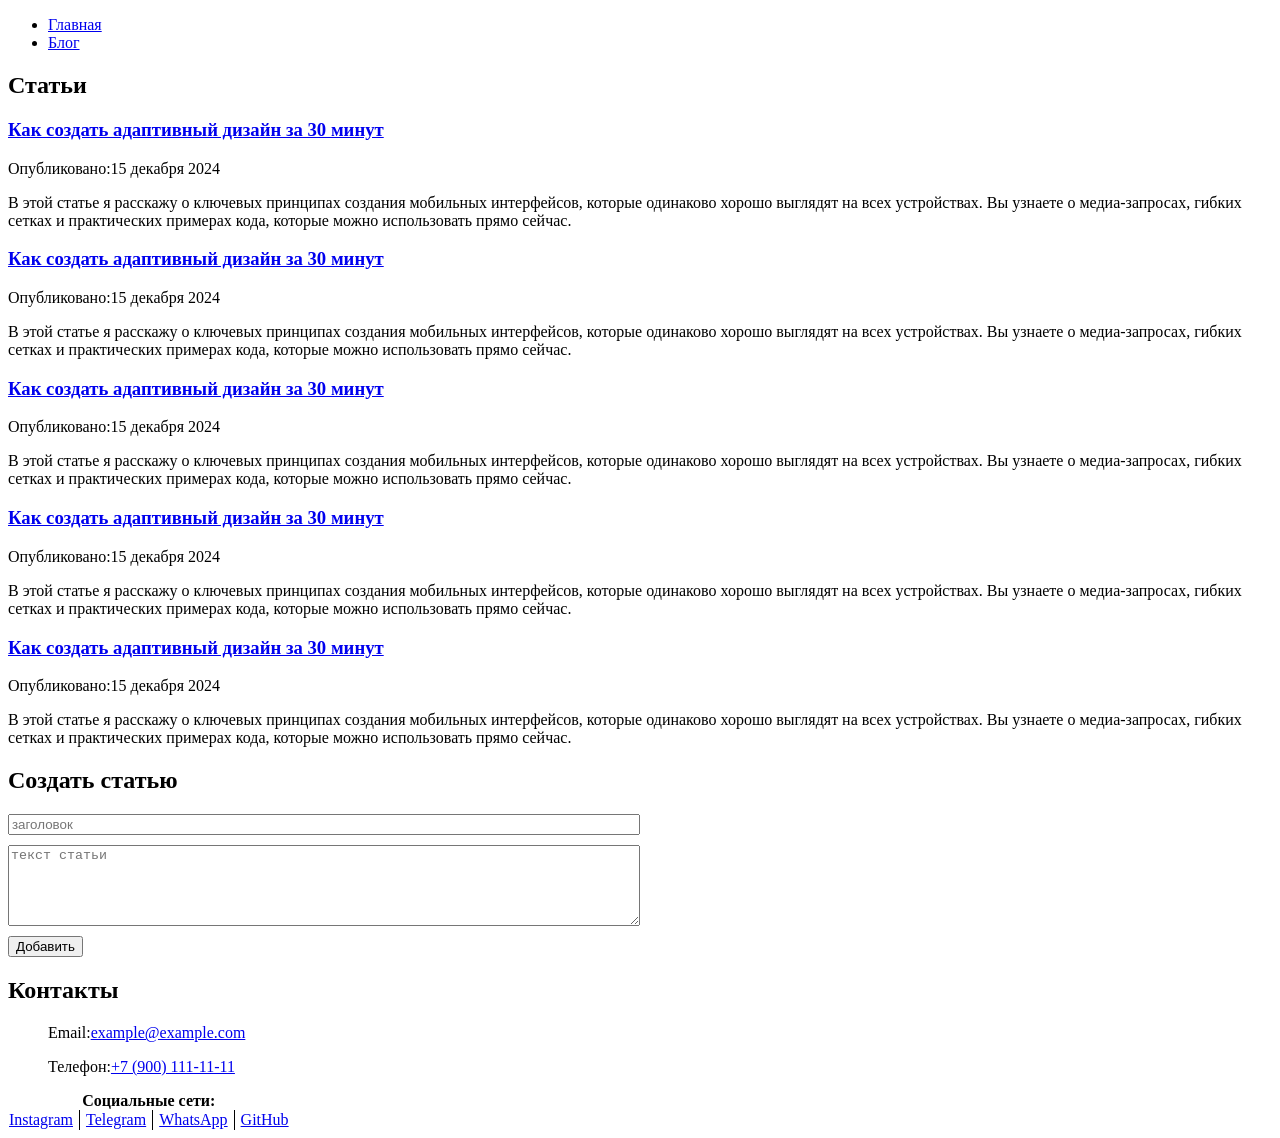
==== blog.html @ b0875313 "[lesson2] дз 2" ====
<!DOCTYPE html>
<html lang="ru">
<head>
    <meta charset="UTF-8">
    <meta http-equiv="X-UA-Compatible" content="IE=edge">
    <meta name="viewport" content="width=device-width, initial-scale=1.0">
    <title>Блог</title>
</head>
<body>
    <header class="header">
      <div class="container">
        <nav class="header-nav">
          <ul class="header-list">
            <li class="header-list-item">
              <a href="./index.html" class="header-link" target="_blank">Главная</a>
            </li>
            <li class="header-list-item">
              <a href="./blog.html" class="header-link" target="_blank">Блог</a>
            </li>
          </ul>
        </nav>
      </div>
    </header>

    <main>
      <section class="articles">
        <div class="container">
          <h1 class="section-title">Статьи</h1>
          <article class="article-preview">
            <a href="#" class="article-preview-link">
              <h3 class="article-title">Как создать адаптивный дизайн за 30 минут</h3>
            </a>
            <div class="article-preview-text">
              <p class="article-preview-time">Опубликовано:<time datetime="2001-05-15 19:00" class="article-preview-time">15 декабря 2024</time></p>
              <p class="article-preview-description">В этой статье я расскажу о ключевых принципах создания мобильных интерфейсов, которые одинаково хорошо выглядят на всех устройствах. Вы узнаете о медиа-запросах, гибких сетках и практических примерах кода, которые можно использовать прямо сейчас.</p>
            </div>
          </article>
          <article class="article-preview">
            <a href="#" class="article-preview-link">
              <h3 class="article-title">Как создать адаптивный дизайн за 30 минут</h3>
            </a>
            <div class="article-preview-text">
              <p class="article-preview-time">Опубликовано:<time datetime="2001-05-15 19:00" class="article-preview-time">15 декабря 2024</time></p>
              <p class="article-preview-description">В этой статье я расскажу о ключевых принципах создания мобильных интерфейсов, которые одинаково хорошо выглядят на всех устройствах. Вы узнаете о медиа-запросах, гибких сетках и практических примерах кода, которые можно использовать прямо сейчас.</p>
            </div>
          </article>
          <article class="article-preview">
            <a href="#" class="article-preview-link">
              <h3 class="article-title">Как создать адаптивный дизайн за 30 минут</h3>
            </a>
            <div class="article-preview-text">
              <p class="article-preview-time">Опубликовано:<time datetime="2001-05-15 19:00" class="article-preview-time">15 декабря 2024</time></p>
              <p class="article-preview-description">В этой статье я расскажу о ключевых принципах создания мобильных интерфейсов, которые одинаково хорошо выглядят на всех устройствах. Вы узнаете о медиа-запросах, гибких сетках и практических примерах кода, которые можно использовать прямо сейчас.</p>
            </div>
          </article>
          <article class="article-preview">
            <a href="#" class="article-preview-link">
              <h3 class="article-title">Как создать адаптивный дизайн за 30 минут</h3>
            </a>
            <div class="article-preview-text">
              <p class="article-preview-time">Опубликовано:<time datetime="2001-05-15 19:00" class="article-preview-time">15 декабря 2024</time></p>
              <p class="article-preview-description">В этой статье я расскажу о ключевых принципах создания мобильных интерфейсов, которые одинаково хорошо выглядят на всех устройствах. Вы узнаете о медиа-запросах, гибких сетках и практических примерах кода, которые можно использовать прямо сейчас.</p>
            </div>
          </article>
          <article class="article-preview">
            <a href="#" class="article-preview-link">
              <h3 class="article-title">Как создать адаптивный дизайн за 30 минут</h3>
            </a>
            <div class="article-preview-text">
              <p class="article-preview-time">Опубликовано:<time datetime="2001-05-15 19:00" class="article-preview-time">15 декабря 2024</time></p>
              <p class="article-preview-description">В этой статье я расскажу о ключевых принципах создания мобильных интерфейсов, которые одинаково хорошо выглядят на всех устройствах. Вы узнаете о медиа-запросах, гибких сетках и практических примерах кода, которые можно использовать прямо сейчас.</p>
            </div>
          </article>
        </div>
      </section>

      <section class="form">
        <div class="container">
          <h2 class="section-title">Создать статью</h2>
          <form class="form" action="https://jsonplaceholder.typicode.com/posts" method="post">

            <style>
              .form-filing {
                display: flex;
                flex-direction: column;
                gap: 10px;
                width: 50%;
                margin-bottom: 10px;
              }
            </style>

            <div class="form-filing">
              <input class="form-input" type="text" name="Заголовок" placeholder="заголовок" required="">
              <textarea class="form-textarea" name="Текст статьи" placeholder="текст статьи" rows="5" required=""></textarea>
            </div>
            <div class="form-button">
              <button class="button" type="submit">Добавить</button>
            </div>
          </form>
        </div>
      </section>
    </main>

    <footer>
      <div class="container">
        <div class="contacts">
          <h2 class="section-title">Контакты</h2>
          <ul class="contacts-list" style="list-style-type: none">
            <li class="contact-item">
              <p class="contact-item-descr">Email:<a href="mailto:example@example.com" class="contact-item-link">example@example.com</a></p>
            </li>
            <li class="contact-item">
              <p class="contact-item-descr">Телефон:<a href="tel:+79001111111" class="contact-item-link">+7 (900) 111-11-11</a></p>
            </li>
          </ul>

          <style>
            table {
              border-collapse: collapse; /* Убирает двойные границы */
            }
            td:not(:last-child) {
              border-right: 1px solid black;
              padding-right: 6px;
            }
            td:not(:first-child) {
              padding-left: 6px;
            }
          </style>

          <table>
            <caption><strong>Социальные сети:</strong></caption>
            <tbody>
              <tr>
                <td><a href="#" class="social-link">Instagram</a></td>
                <td><a href="#" class="social-link">Telegram</a></td>
                <td><a href="#" class="social-link">WhatsApp</a></td>
                <td><a href="#" class="social-link">GitHub</a></td>
              </tr>
            </tbody>
          </table>
        </div>
      </div>
    </footer>    
</body>
</html>
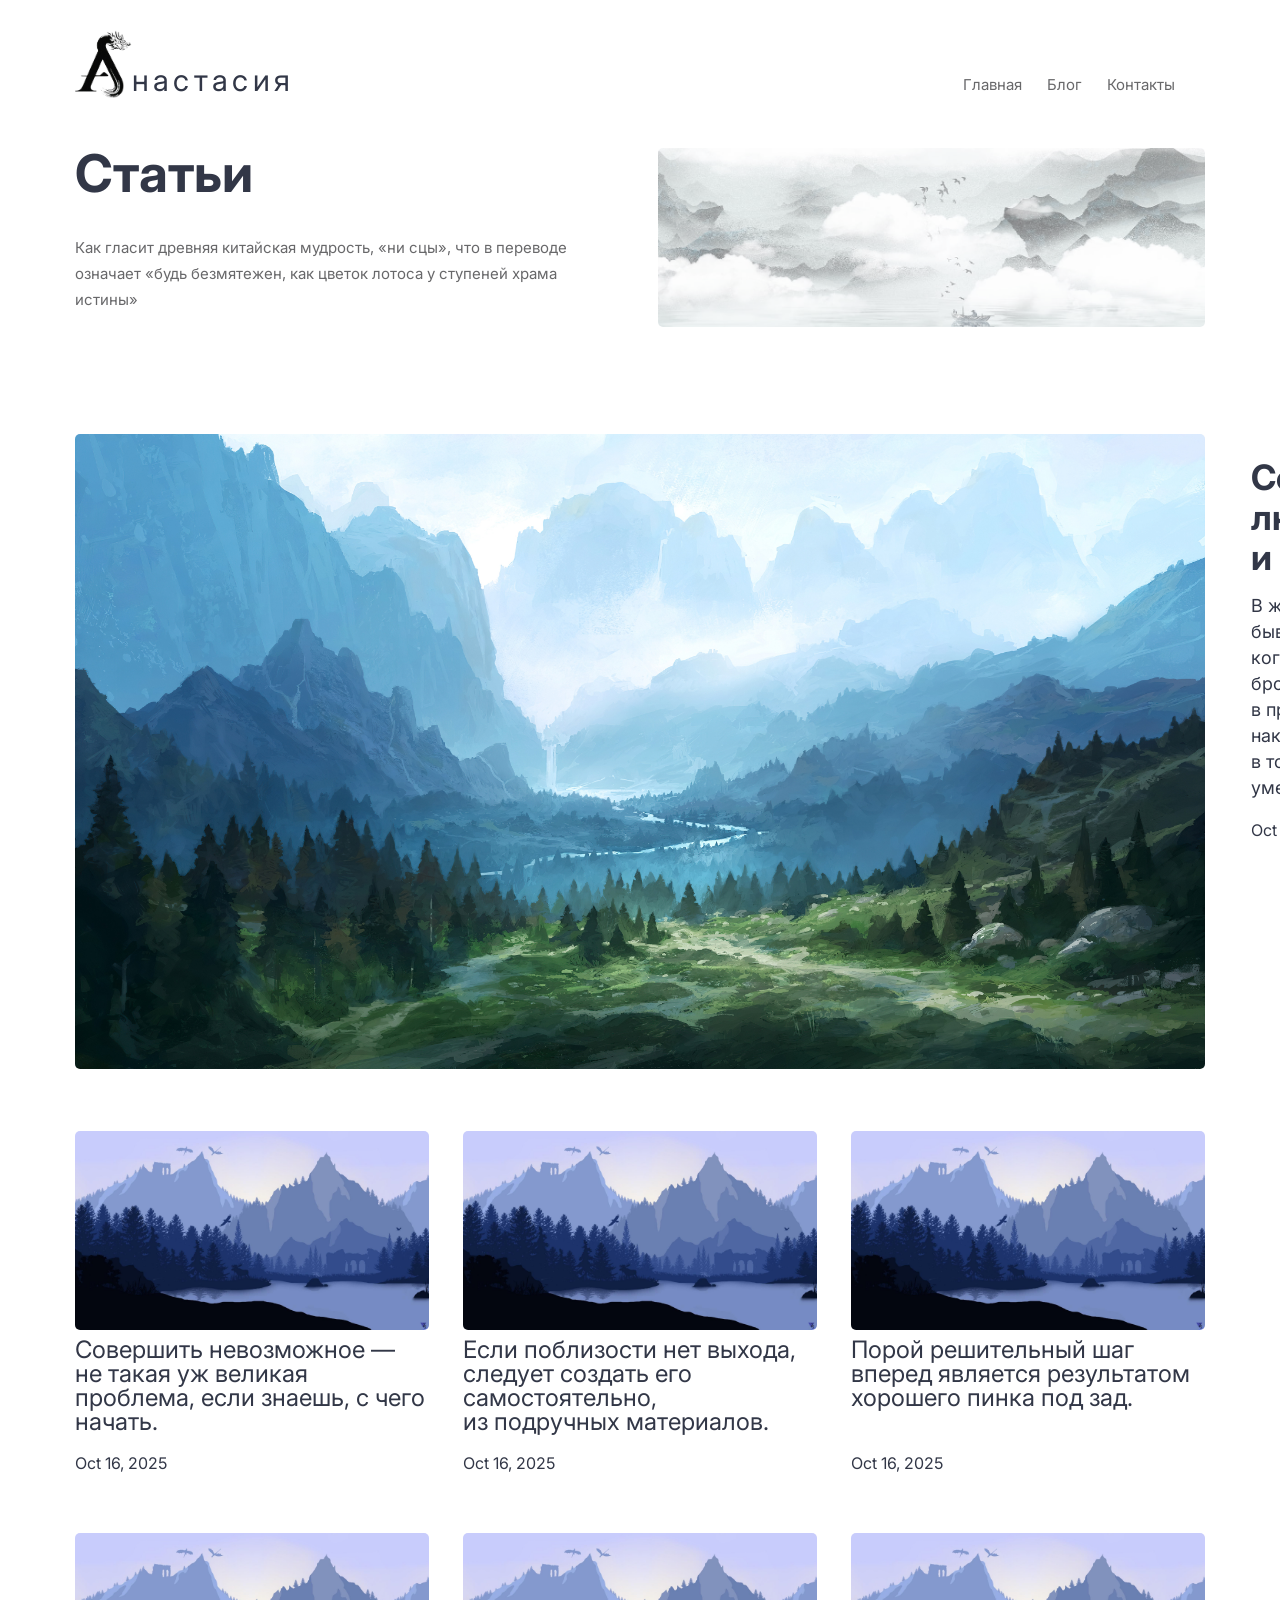
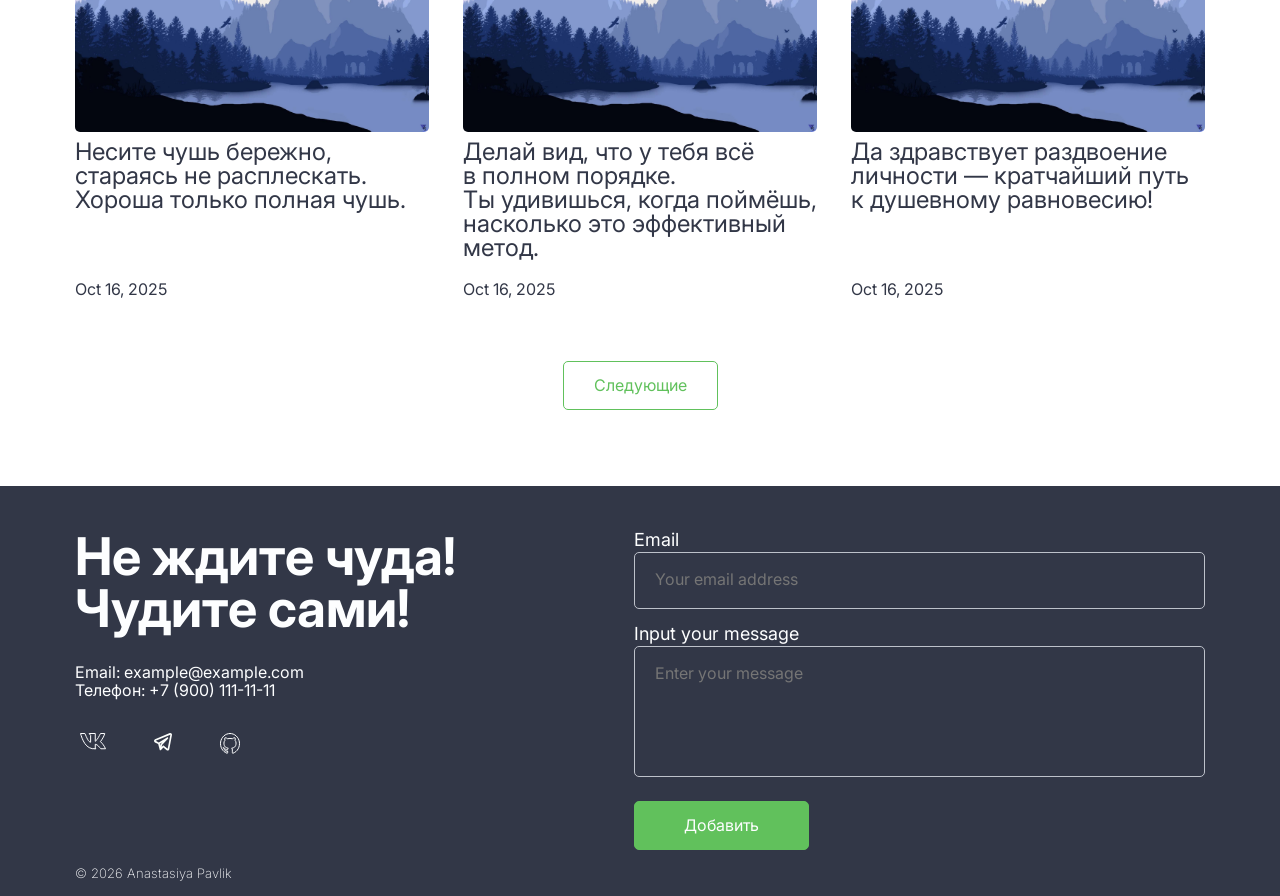
==== commit 66e159d1: "[lesson_3_4] небольшие изменения в index, стилизована страница blog" ====
--- a/blog.html
+++ b/blog.html
@@ -1,134 +1,179 @@
 <!DOCTYPE html>
 <html lang="ru">
+
 <head>
-    <meta charset="UTF-8">
-    <meta http-equiv="X-UA-Compatible" content="IE=edge">
-    <meta name="viewport" content="width=device-width, initial-scale=1.0">
-    <title>Блог</title>
+  <meta charset="UTF-8">
+  <meta http-equiv="X-UA-Compatible" content="IE=edge">
+  <meta name="viewport" content="width=device-width, initial-scale=1.0">
+  <title>Блог</title>
+  <link rel="icon" href="./img/favicon.png" type="image/x-icon" />
+  <link rel="stylesheet" href="./css/normalize.css" />
+  <link rel="stylesheet" href="./css/fonts.css" />
+  <link rel="stylesheet" href="./css/style.css" />
+  <link rel="stylesheet" href="./css/blog.css">
 </head>
-<body>
-    <header class="header">
-      <div class="container">
-        <nav class="header-nav">
-          <ul class="header-list">
-            <li class="header-list-item">
-              <a href="./index.html" class="header-link" target="_blank">Главная</a>
+
+<body class="page">
+  <header class="header">
+    <div class="header-container">
+      <div class="logo">
+        <img class="logo-img" src="./img/logo-a.png" alt="logo-anime-coffee" />
+        <p class="logo-text">настасия</p>
+      </div>
+      <nav class="header-nav">
+        <ul class="list-reset header-list">
+          <li class="header-list-item">
+            <a href="./index.html" class="nav-link">Главная</a>
+          </li>
+          <li class="header-list-item">
+            <a href="./blog.html" class="nav-link">Блог</a>
+          </li>
+          <li class="header-list-item">
+            <a href="#footer" class="nav-link">Контакты</a>
+          </li>
+        </ul>
+      </nav>
+    </div>
+  </header>
+
+  <main>
+    <div class="container main-container flex">
+      <section class="hero flex">
+        <div class="hero-wrap hero-left">
+          <h1 class="section-title">Статьи</h1>
+          <p class="hero-description">Как гласит древняя китайская мудрость, &laquo;ни&nbsp;сцы&raquo;,
+          что в&nbsp;переводе означает &laquo;будь безмятежен, как цветок лотоса у&nbsp;ступеней храма истины&raquo;</p>
+        </div>
+        <div class="hero-wrap hero-right"></div>
+      </section>
+
+      <section class="articles flex">
+        <div class="article-container">
+          <article class="article-grid flex">
+            <div class="article-preview flex">
+              <a href="#" class="article-preview-link">
+                <h3 class="article-title">Себя надо любить и&nbsp;хвалить!</h3>
+              </a>
+              <p class="article-preview-time"><time datetime="2025-10-16 19:00">Oct 16, 2025</time></p>
+              <p class="article-preview-description">В&nbsp;жизни каждого бывают моменты, когда следует броситься в&nbsp;пропасть, чтобы наконец убедиться в&nbsp;том, что всегда умел летать.</p>
+            </div>
+            <img class="article-img article-img-first" src="./img/article-first.jpeg" alt="First article image">
+          </article>
+          <article class="article-grid flex">
+            <div class="article-preview flex">
+              <a href="#" class="article-preview-link">
+                <h3 class="article-title">Совершить невозможное&nbsp;&mdash; не&nbsp;такая уж&nbsp;великая проблема, если знаешь, с&nbsp;чего начать.</h3>
+              </a>
+              <p class="article-preview-time"><time datetime="2025-10-16 19:00">Oct 16, 2025</time></p>
+              <p class="article-preview-description">В&nbsp;жизни каждого бывают моменты, когда следует броситься в&nbsp;пропасть, чтобы наконец убедиться в&nbsp;том, что всегда умел летать.</p>
+            </div>
+            <img class="article-img article-img-second" src="./img/article3.jpg" alt="Article image">
+          </article>
+          <article class="article-grid flex">
+            <div class="article-preview flex">
+              <a href="#" class="article-preview-link">
+                <h3 class="article-title">Если поблизости нет выхода, следует создать его самостоятельно, из&nbsp;подручных материалов.</h3>
+              </a>
+              <p class="article-preview-time"><time datetime="2025-10-16 19:00">Oct 16, 2025</time></p>
+              <p class="article-preview-description">В&nbsp;жизни каждого бывают моменты, когда следует броситься в&nbsp;пропасть, чтобы наконец убедиться в&nbsp;том, что всегда умел летать.</p>
+            </div>
+            <img class="article-img article-img-second" src="./img/article3.jpg" alt="Article image">
+          </article>
+          <article class="article-grid flex">
+            <div class="article-preview flex">
+              <a href="#" class="article-preview-link">
+                <h3 class="article-title">Порой решительный шаг вперед является результатом хорошего пинка под зад.</h3>
+              </a>
+              <p class="article-preview-time"><time datetime="2025-10-16 19:00">Oct 16, 2025</time></p>
+              <p class="article-preview-description">В&nbsp;жизни каждого бывают моменты, когда следует броситься в&nbsp;пропасть, чтобы наконец убедиться в&nbsp;том, что всегда умел летать.</p>
+            </div>
+            <img class="article-img article-img-second" src="./img/article3.jpg" alt="Article image">
+          </article>
+          <article class="article-grid flex">
+            <div class="article-preview flex">
+              <a href="#" class="article-preview-link">
+                <h3 class="article-title">Несите чушь бережно, стараясь не&nbsp;расплескать. Хороша только полная чушь.</h3>
+              </a>
+              <p class="article-preview-time"><time datetime="2025-10-16 19:00">Oct 16, 2025</time></p>
+              <p class="article-preview-description">В&nbsp;жизни каждого бывают моменты, когда следует броситься в&nbsp;пропасть, чтобы наконец убедиться в&nbsp;том, что всегда умел летать.</p>
+            </div>
+            <img class="article-img article-img-second" src="./img/article3.jpg" alt="Article image">
+          </article>
+          <article class="article-grid flex">
+            <div class="article-preview flex">
+              <a href="#" class="article-preview-link">
+                <h3 class="article-title">Делай вид, что у&nbsp;тебя всё в&nbsp;полном порядке. Ты&nbsp;удивишься, когда поймёшь, насколько это эффективный метод.</h3>
+              </a>
+              <p class="article-preview-time"><time datetime="2025-10-16 19:00">Oct 16, 2025</time></p>
+              <p class="article-preview-description">В&nbsp;жизни каждого бывают моменты, когда следует броситься в&nbsp;пропасть, чтобы наконец убедиться в&nbsp;том, что всегда умел летать.</p>
+            </div>
+            <img class="article-img article-img-second" src="./img/article3.jpg" alt="Article image">
+          </article>
+          <article class="article-grid flex">
+            <div class="article-preview flex">
+              <a href="#" class="article-preview-link">
+                <h3 class="article-title">Да&nbsp;здравствует раздвоение личности&nbsp;&mdash; кратчайший путь к&nbsp;душевному равновесию!</h3>
+              </a>
+              <p class="article-preview-time"><time datetime="2025-10-16 19:00">Oct 16, 2025</time></p>
+              <p class="article-preview-description">В&nbsp;жизни каждого бывают моменты, когда следует броситься в&nbsp;пропасть, чтобы наконец убедиться в&nbsp;том, что всегда умел летать.</p>
+            </div>
+            <img class="article-img article-img-second" src="./img/article3.jpg" alt="Article image">
+          </article>
+
+        </div>
+        <div class="article-btn">
+          <button class="btn-reset button">Следующие</button>
+        </div>
+      </section>
+    </div>
+
+  </main>
+
+  <footer id="footer" class="footer">
+    <div class="container footer-page flex">
+      <div class="footer-container flex">
+        <section class="contacts flex">
+          <h2 class="section-title footer-title">Не&nbsp;ждите чуда! Чудите cами!</h2>
+          <ul class="list-reset contacts-list">
+            <li class="contact-item">
+              <p class="contact-item-descr">
+                Email: <a href="mailto:example@example.com" class="contact-item-link">example@example.com</a>
+              </p>
             </li>
-            <li class="header-list-item">
-              <a href="./blog.html" class="header-link" target="_blank">Блог</a>
+            <li class="contact-item">
+              <p class="contact-item-descr">
+                Телефон: <a href="tel:+79001111111" class="contact-item-link">+7 (900) 111-11-11</a>
+              </p>
             </li>
           </ul>
-        </nav>
-      </div>
-    </header>
-
-    <main>
-      <section class="articles">
-        <div class="container">
-          <h1 class="section-title">Статьи</h1>
-          <article class="article-preview">
-            <a href="#" class="article-preview-link">
-              <h3 class="article-title">Как создать адаптивный дизайн за 30 минут</h3>
-            </a>
-            <div class="article-preview-text">
-              <p class="article-preview-time">Опубликовано:<time datetime="2001-05-15 19:00" class="article-preview-time">15 декабря 2024</time></p>
-              <p class="article-preview-description">В этой статье я расскажу о ключевых принципах создания мобильных интерфейсов, которые одинаково хорошо выглядят на всех устройствах. Вы узнаете о медиа-запросах, гибких сетках и практических примерах кода, которые можно использовать прямо сейчас.</p>
-            </div>
-          </article>
-          <article class="article-preview">
-            <a href="#" class="article-preview-link">
-              <h3 class="article-title">Как создать адаптивный дизайн за 30 минут</h3>
-            </a>
-            <div class="article-preview-text">
-              <p class="article-preview-time">Опубликовано:<time datetime="2001-05-15 19:00" class="article-preview-time">15 декабря 2024</time></p>
-              <p class="article-preview-description">В этой статье я расскажу о ключевых принципах создания мобильных интерфейсов, которые одинаково хорошо выглядят на всех устройствах. Вы узнаете о медиа-запросах, гибких сетках и практических примерах кода, которые можно использовать прямо сейчас.</p>
-            </div>
-          </article>
-          <article class="article-preview">
-            <a href="#" class="article-preview-link">
-              <h3 class="article-title">Как создать адаптивный дизайн за 30 минут</h3>
-            </a>
-            <div class="article-preview-text">
-              <p class="article-preview-time">Опубликовано:<time datetime="2001-05-15 19:00" class="article-preview-time">15 декабря 2024</time></p>
-              <p class="article-preview-description">В этой статье я расскажу о ключевых принципах создания мобильных интерфейсов, которые одинаково хорошо выглядят на всех устройствах. Вы узнаете о медиа-запросах, гибких сетках и практических примерах кода, которые можно использовать прямо сейчас.</p>
-            </div>
-          </article>
-          <article class="article-preview">
-            <a href="#" class="article-preview-link">
-              <h3 class="article-title">Как создать адаптивный дизайн за 30 минут</h3>
-            </a>
-            <div class="article-preview-text">
-              <p class="article-preview-time">Опубликовано:<time datetime="2001-05-15 19:00" class="article-preview-time">15 декабря 2024</time></p>
-              <p class="article-preview-description">В этой статье я расскажу о ключевых принципах создания мобильных интерфейсов, которые одинаково хорошо выглядят на всех устройствах. Вы узнаете о медиа-запросах, гибких сетках и практических примерах кода, которые можно использовать прямо сейчас.</p>
-            </div>
-          </article>
-          <article class="article-preview">
-            <a href="#" class="article-preview-link">
-              <h3 class="article-title">Как создать адаптивный дизайн за 30 минут</h3>
-            </a>
-            <div class="article-preview-text">
-              <p class="article-preview-time">Опубликовано:<time datetime="2001-05-15 19:00" class="article-preview-time">15 декабря 2024</time></p>
-              <p class="article-preview-description">В этой статье я расскажу о ключевых принципах создания мобильных интерфейсов, которые одинаково хорошо выглядят на всех устройствах. Вы узнаете о медиа-запросах, гибких сетках и практических примерах кода, которые можно использовать прямо сейчас.</p>
-            </div>
-          </article>
-        </div>
-      </section>
-
-      <section class="form">
-        <div class="container">
-          <h2 class="section-title">Создать статью</h2>
-          <form class="form" action="https://jsonplaceholder.typicode.com/posts" method="post">
-
-            <style>
-              .form-filing {
-                display: flex;
-                flex-direction: column;
-                gap: 10px;
-                width: 50%;
-                margin-bottom: 10px;
-              }
-            </style>
-
-            <div class="form-filing">
-              <input class="form-input" type="text" name="Заголовок" placeholder="заголовок" required="">
-              <textarea class="form-textarea" name="Текст статьи" placeholder="текст статьи" rows="5" required=""></textarea>
-            </div>
-            <div class="form-button">
-              <button class="button" type="submit">Добавить</button>
-            </div>
-          </form>
-        </div>
-      </section>
-    </main>
-
-    <footer>
-      <div class="container">
-        <div class="contacts">
-          <h2 class="section-title">Контакты</h2>
-          <ul class="contacts-list" style="list-style-type: none">
-            <li class="contact-item">
-              <p class="contact-item-descr">Email:<a href="mailto:example@example.com" class="contact-item-link">example@example.com</a></p>
-            </li>
-            <li class="contact-item">
-              <p class="contact-item-descr">Телефон:<a href="tel:+79001111111" class="contact-item-link">+7 (900) 111-11-11</a></p>
-            </li>
+          <ul class="list-reset social-list flex">
+            <li><a href="#" class="social-item-link">
+                <svg width="26" height="17" viewBox="0 0 26 17" fill="none" xmlns="http://www.w3.org/2000/svg">
+                  <path
+                    d="M15.2756 15.762V11.264C18.1346 11.7247 19.0385 14.1024 20.859 15.762H25.5C24.3397 13.0245 22.6084 10.5999 20.4359 8.66954C22.1026 6.24442 23.8718 3.96156 24.7372 0.5H20.5192C18.8654 3.14867 17.9936 6.25119 15.2756 8.29697V0.5H9.15385L10.6154 2.41029V9.21824C8.24359 8.92696 6.64103 4.3409 4.90385 0.5H0.5C2.10256 5.68895 5.47436 17.0762 15.2756 15.762Z"
+                    stroke="#FAFBFD" stroke-linecap="round" stroke-linejoin="round" />
+                </svg>
+              </a></li>
+            <li><a href="#" class="social-item-link">
+                <svg width="18" height="18" viewBox="0 0 18 18" fill="none" xmlns="http://www.w3.org/2000/svg">
+                  <path fill-rule="evenodd" clip-rule="evenodd"
+                    d="M17.9654 2.09463C18.2244 0.744938 16.9841 -0.376683 15.7817 0.119877L1.04234 6.20659C-0.300459 6.76111 -0.360291 8.76807 0.946746 9.41279L4.15656 10.9963L5.68351 16.7084C5.76283 17.0051 5.98311 17.2349 6.26258 17.3123C6.54206 17.3896 6.83899 17.3032 7.04314 17.085L9.39524 14.5709L12.6901 17.2122C13.6465 17.9789 15.0241 17.4204 15.2643 16.1687L17.9654 2.09463ZM1.62966 7.83133L16.369 1.74462L13.6679 15.8188L9.8077 12.7243C9.48332 12.4642 9.02939 12.4987 8.74266 12.8052L7.73522 13.882L8.03793 12.1026L13.969 5.76332C14.2577 5.45481 14.2882 4.96561 14.0404 4.61887C13.7926 4.27214 13.3431 4.17488 12.9887 4.39135L4.79761 9.39407L1.62966 7.83133ZM5.79633 10.7902L6.29042 12.6386L6.48011 11.5234C6.50977 11.3491 6.58844 11.1886 6.70563 11.0634L8.51443 9.13019L5.79633 10.7902Z"
+                    fill="#FCFEFC" />
+                </svg>
+              </a></li>
+            <li><a href="#" class="social-item-link">
+                <svg width="20" height="21" viewBox="0 0 20 21" fill="none" xmlns="http://www.w3.org/2000/svg">
+                  <path fill-rule="evenodd" clip-rule="evenodd"
+                    d="M10 0.500001C7.74456 0.498765 5.56237 1.3538 3.84416 2.91199C2.12596 4.47019 0.983956 6.62978 0.622647 9.00406C0.261337 11.3784 0.704318 13.8123 1.87227 15.87C3.04022 17.9277 4.85686 19.4749 6.9969 20.2344C7.47386 20.3286 7.64609 20.0177 7.64609 19.7634C7.64609 19.5091 7.64609 18.8874 7.64609 18.0443C4.9963 18.6566 4.44868 16.6879 4.44868 16.6879C4.27341 16.0649 3.89207 15.5311 3.37551 15.1854C2.51433 14.559 3.44175 14.5684 3.44175 14.5684C3.74257 14.6133 4.02982 14.7308 4.28161 14.912C4.5334 15.0932 4.74309 15.3333 4.89472 15.614C5.74266 17.1636 7.10289 16.7161 7.65934 16.4571C7.70328 15.9426 7.9178 15.4616 8.26438 15.1006C6.15338 14.8463 3.93638 13.9797 3.93638 10.0987C3.92239 9.09193 4.27365 8.11829 4.91681 7.38114C4.6246 6.50815 4.6578 5.54885 5.00955 4.70121C5.00955 4.70121 5.80449 4.42804 7.6196 5.73739C9.17521 5.28523 10.8159 5.28523 12.3716 5.73739C14.1867 4.42804 14.9816 4.70121 14.9816 4.70121C15.3307 5.5495 15.3638 6.50771 15.0744 7.38114C15.7163 8.11876 16.066 9.0925 16.0504 10.0987C16.0504 13.9891 13.8422 14.8416 11.7179 15.0959C11.9459 15.3422 12.1214 15.6379 12.2327 15.963C12.3439 16.2881 12.3883 16.6349 12.3627 16.9799C12.3627 18.3316 12.3627 19.4243 12.3627 19.7587C12.3627 20.0931 12.535 20.3427 13.0163 20.2297C15.1542 19.4672 16.9679 17.9184 18.1331 15.8604C19.2984 13.8024 19.739 11.3695 19.3762 8.99671C19.0135 6.62397 17.871 4.46627 16.1532 2.90958C14.4353 1.35288 12.2542 0.498763 10 0.500001Z"
+                    stroke="#FDFEFF" stroke-linecap="round" stroke-linejoin="round" />
+                </svg>
+              </a></li>
           </ul>
 
-          <style>
-            table {
-              border-collapse: collapse; /* Убирает двойные границы */
-            }
-            td:not(:last-child) {
-              border-right: 1px solid black;
-              padding-right: 6px;
-            }
-            td:not(:first-child) {
-              padding-left: 6px;
-            }
-          </style>
-
-          <table>
-            <caption><strong>Социальные сети:</strong></caption>
+          <!-- <table>
+            <caption>
+              Социальные сети:
+            </caption>
             <tbody>
               <tr>
                 <td><a href="#" class="social-link">Instagram</a></td>
@@ -137,9 +182,37 @@
                 <td><a href="#" class="social-link">GitHub</a></td>
               </tr>
             </tbody>
-          </table>
-        </div>
+          </table> -->
+        </section>
+
+        <section class="footer-form">
+          <form class="form flex" action="https://jsonplaceholder.typicode.com/posts" method="post">
+            <div class="form-filing flex">
+              <div class="form-wrap">
+                <label for="i-email" class="label">Email</label>
+                <input id="i-email" class="form-input" type="text" name="Email" placeholder="Your email address"
+                  required="">
+              </div>
+              <div class="form-wrap">
+                <label for="i-text" class="label">Input your message</label>
+                <textarea id="i-text" class="form-input textarea" name="message" placeholder="Enter your message"
+                  rows="5" required=""></textarea>
+              </div>
+            </div>
+            <div>
+              <button class="button form-button" type="submit">Добавить</button>
+            </div>
+          </form>
+        </section>
       </div>
-    </footer>    
+
+      <p class="footer-copyright">
+        © 2026 Anastasiya Pavlik
+      </p>
+
+    </div>
+
+  </footer>
 </body>
+
 </html>
--- a/css/fonts.css
+++ b/css/fonts.css
@@ -0,0 +1,89 @@
+@font-face {
+    font-family: 'Inter';
+    font-style: italic;
+    font-weight: 100 900;
+    font-display: swap;
+    src: url("../css/inter/inter-italic.woff2") format('woff2');
+    unicode-range: U+0460-052F, U+1C80-1C8A, U+20B4, U+2DE0-2DFF, U+A640-A69F, U+FE2E-FE2F;
+}
+
+/* cyrillic */
+@font-face {
+    font-family: 'Inter';
+    font-style: italic;
+    font-weight: 100 900;
+    font-display: swap;
+    src: url("../css/inter/inter-italic-cyrillic.woff2") format('woff2');
+    unicode-range: U+0301, U+0400-045F, U+0490-0491, U+04B0-04B1, U+2116;
+}
+
+/* latin */
+@font-face {
+    font-family: 'Inter';
+    font-style: italic;
+    font-weight: 100 900;
+    font-display: swap;
+    src: url("../css/inter/inter-italic-latin.woff2") format('woff2');
+    unicode-range: U+0000-00FF, U+0131, U+0152-0153, U+02BB-02BC, U+02C6, U+02DA, U+02DC, U+0304, U+0308, U+0329, U+2000-206F, U+20AC, U+2122, U+2191, U+2193, U+2212, U+2215, U+FEFF, U+FFFD;
+}
+
+/* cyrillic */
+@font-face {
+    font-family: 'Inter';
+    font-style: normal;
+    font-weight: 100 900;
+    font-display: swap;
+    src: url("../css/inter/inter-norma-cirillic.woff2") format('woff2');
+    unicode-range: U+0301, U+0400-045F, U+0490-0491, U+04B0-04B1, U+2116;
+}
+
+/* latin */
+@font-face {
+    font-family: 'Inter';
+    font-style: normal;
+    font-weight: 100 900;
+    font-display: swap;
+    src: url("../css/inter/inter-normal-latin.woff2") format('woff2');
+    unicode-range: U+0000-00FF, U+0131, U+0152-0153, U+02BB-02BC, U+02C6, U+02DA, U+02DC, U+0304, U+0308, U+0329, U+2000-206F, U+20AC, U+2122, U+2191, U+2193, U+2212, U+2215, U+FEFF, U+FFFD;
+} 
+
+
+/* @font-face {
+  font-family: "Montserrat";
+  src: local("Montserrat-Regular"),
+    url("../fonts/Montserrat-Regular.woff2") format("woff2"),
+    url("../fonts/Montserrat-Regular.woff") format("woff");
+  font-weight: 400;
+  font-style: normal;
+  font-display: swap;
+}
+
+@font-face {
+  font-family: "Montserrat";
+  src: local("Montserrat-SemiBold"),
+    url("../fonts/Montserrat-SemiBold.woff2") format("woff2"),
+    url("../fonts/Montserrat-SemiBold.woff") format("woff");
+  font-weight: 600;
+  font-style: normal;
+  font-display: swap;
+}
+
+@font-face {
+  font-family: "Montserrat";
+  src: local("Montserrat-Bold"),
+    url("../fonts/Montserrat-Bold.woff2") format("woff2"),
+    url("../fonts/Montserrat-Bold.woff") format("woff");
+  font-weight: 700;
+  font-style: normal;
+  font-display: swap;
+}
+
+@font-face {
+  font-family: "Montserrat";
+  src: local("Montserrat-ExtraBold"),
+    url("../fonts/Montserrat-ExtraBold.woff2") format("woff2"),
+    url("../fonts/Montserrat-ExtraBold.woff") format("woff");
+  font-weight: 800;
+  font-style: normal;
+  font-display: swap;
+} */
--- a/css/style.css
+++ b/css/style.css
@@ -0,0 +1,308 @@
+html {
+  box-sizing: border-box;
+  color: var(--main-color);
+}
+
+*,
+*::before,
+*::after {
+  box-sizing: inherit;
+}
+
+a {
+  text-decoration: none;
+  color: inherit;
+}
+
+img {
+  max-width: 100%;
+}
+
+:root {
+  --main-color: #323747;
+  --text-color: #68686A;
+  --link-color: #61C15C;
+  --orange-color: #DB5E31;
+  --light-color: #FDFEFF;
+  --article-back1: #FEF3EF;
+  --article-back2: #F4FBF4;
+  --line-color: #BDC1CA;
+  --border-radius: 5px;
+  --gap: 36px;
+}
+
+/* класс чтобы скрыть элемент */
+.visually-hidden {
+  position: absolute;
+  width: 1px;
+  height: 1px;
+  margin: -1px;
+  padding: 0;
+  overflow: hidden;
+  border: 0;
+  clip: rect(0 0 0 0);
+}
+
+.flex {
+  display: flex;
+}
+
+.page {
+  /* font-family: "Montserrat", sans-serif; */
+  /* font-family: "Inter", sans-serif; */
+  font-family: "Inter", "Times New Roman", sans-serif;
+  font-weight: 400;
+}
+
+.list-reset {
+  margin: 0;
+  padding: 0;
+  list-style: none;
+}
+
+.btn-reset {
+  padding: 0;
+  border: none;
+  background-color: transparent;
+  cursor: pointer;
+}
+
+.container {
+  max-width: 1440px;
+  padding: 0 75px;
+  margin: 0 auto;
+}
+
+/* header */
+.header {
+  max-width: 1440px;
+  padding: 0 75px;
+  margin: 0 auto 50px;
+  padding-top: 30px;
+}
+
+.header-container {
+  display: flex;
+  align-items: center;
+  justify-content: space-between;
+}
+
+.logo {
+  display: flex;
+  max-width: 5%;
+  height: auto;
+
+}
+
+.logo-img {
+  min-width: 5%; /*почему не работает ? */
+  flex-shrink: 0; /*почему не работает ? */
+}
+
+.logo-text {
+  font-size: 30px;
+  font-weight: 400;
+  align-self: flex-end;
+  letter-spacing: 0.2cap;
+}
+
+.header-nav {
+  margin-right: 30px;
+  align-self: last baseline;
+}
+
+.nav-link {
+  display:inline-block;
+  transition: all 0.3s linear;
+}
+
+.nav-link:hover {
+  color: var(--link-color);
+  font-weight: 700;
+  transition: all 0.4s linear;
+}
+
+.nav-link:active {
+  color: var(--link-color);
+  font-weight: 700;
+}
+
+.header-list {
+  padding-bottom: 4px;
+  display: flex;
+  gap: 25px;
+  font-size: 15px;
+  color: var(--text-color);
+}
+
+/* main */
+.main-container {
+  flex-direction: column;
+  gap: 107px;
+  margin-bottom: 76px;
+}
+
+/* hero - обо мне */
+.hero {
+  --offsets: 1;
+}
+
+.hero-wrap {
+  width: calc((100% - (var(--gap) * var(--offsets))) / (var(--offsets) + 1));
+}
+
+.section-title {
+  margin: 0 0 35px;
+  font-size: 52px;
+  line-height: 100%;
+  letter-spacing: 0%;
+}
+
+.hero-description {
+  margin-bottom: 14px;
+  font-weight: 400;
+  font-size: 15px;
+  line-height: 26px;
+  letter-spacing: -1%;
+  color: var(--text-color);
+}
+
+/* articles */
+
+.button {
+  display: inline-block;
+  padding: 14px 30px;
+  border: 1px solid var(--link-color);
+  border-radius: var(--border-radius);
+  color: var(--link-color);
+  cursor: pointer;
+}
+
+.button:hover { /*как избежать увеличения размеров
+  div class="article-btn" и сдвигание
+  flex элемента section class="career" вниз
+  если мы применяем увеличение border*/
+  font-weight: 700;
+  /* padding: 13px 25px; */
+  /* border: 2px solid var(--link-color); */
+  outline: 3px solid var(--link-color);
+  background-color: var(--article-back2);
+  transition: 0.4s ease-in-out;
+}
+
+/* footer */
+.footer {
+  background-color: var(--main-color);
+  color: var(--light-color);
+  padding-top: 45px;
+  padding-bottom: 16px;
+}
+
+.footer-page {
+  flex-direction: column;
+  justify-content: space-between;
+}
+
+.footer-container {
+  gap: 107px;
+}
+
+.contacts {
+  max-width: 40%;
+  flex-direction: column;
+  gap: 28px;
+}
+
+.footer-title {
+  margin-bottom: 0;
+}
+
+.contacts-list {
+  font-weight: 400;
+  font-size: 16px;
+  /* line-height: 100%; */
+  letter-spacing: 0%;
+}
+
+/* .contact-item-link {
+  transition: 1s linear;
+} */
+
+.contact-item-link:hover{
+  text-decoration: underline;
+  /* transition: 1s linear; */
+}
+
+.social-list {
+  gap: 28px;
+  gap: 38px;
+}
+
+.social-item-link{
+  display: block;
+  padding: 5px;
+}
+
+.social-item-link:hover{
+  outline: 1px solid var(--light-color);
+}
+
+.footer-copyright {
+  padding-top: 17px;
+  font-weight: 200;
+  font-size: 13px;
+  line-height: 100%;
+  letter-spacing: 4%;
+}
+
+.footer-form {
+  flex-grow: 2;
+}
+
+.form {
+  flex-direction: column;
+  gap: 24px;
+}
+
+.form-filing {
+  flex-direction: column;
+  gap: 16px;
+}
+
+.form-wrap {
+  display: flex;
+  flex-direction: column;
+  gap: 3px;
+}
+
+.label {
+  font-weight: 400;
+  font-size: 18px;
+  line-height: 100%;
+  letter-spacing: 0%;
+}
+
+.form-input {
+  padding: 17px 20px 20px;
+  background-color: var(--main-color);
+  outline: none;
+  border: 1px solid var(--line-color);
+  border-radius: var(--border-radius);
+  color: var(--line-color);
+}
+
+.textarea {
+  resize: none;
+  scrollbar-color: var(--main-color) var(--line-color); /* цвет ползунка, цвет фона */
+}
+
+.form-button {
+  width: 175px;
+  background-color: var(--link-color);
+  color: var(--light-color);
+}
+
+.form-button:hover {
+  background-color: var(--link-color);
+  outline: 3px solid var(--light-color);
+}
--- a/css/blog.css
+++ b/css/blog.css
@@ -0,0 +1,123 @@
+/* main */
+/* hero */
+
+.hero {
+  gap: var(--gap);
+}
+
+.hero-right {
+  flex-grow: 1;
+  background-image: url(../img/blog-hero.jpg);
+  opacity: 0.5;
+  border-radius: var(--border-radius);
+  background-size: cover;
+  background-position: center;
+}
+
+/* article */
+.articles {
+  flex-direction: column;
+  align-items: center;
+  gap: 64px;
+}
+
+.article-container {
+  display: grid;
+  grid-template-columns: repeat(3, 1fr);
+  grid-template-rows: repeat(auto-fit 3, 1fr);
+  grid-gap: 62px 34px;
+}
+
+/* .article-grid {
+    justify-content: space-between;
+} */
+
+.article-grid:first-child {
+  grid-column: 1 / 4;
+  background-color: #FAFAFA;
+  border-radius: var(--border-radius);
+  gap: 46px;
+}
+
+.article-grid:first-child .article-preview {
+  padding-top: 23px;
+  padding-right: 29px;
+  gap: 16px;
+  justify-content: flex-start;
+}
+
+.article-grid:not(:first-child) {
+  flex-direction: column;
+  gap: 8px;
+}
+
+.article-preview {
+  flex-grow: 2;
+  order: 1;
+  flex-direction: column;
+  justify-content: space-between;
+  gap: 21px;
+}
+
+.article-preview-link {
+  order: 0;
+}
+
+.article-title {
+  margin: 0;
+  font-weight: 400;
+  font-size: 24px;
+  line-height: 100%;
+  letter-spacing: 0%;
+}
+
+.article-grid:first-child .article-title {
+  font-weight: 700;
+  font-size: 35px;
+  line-height: 40px;
+  letter-spacing: 0%;
+}
+
+.article-preview-time {
+  order: 2;
+  font-weight: 400;
+  font-size: 16px;
+  line-height: 100%;
+  letter-spacing: 0%;
+}
+
+.article-grid:first-child .article-preview-time {
+  font-weight: 400;
+  font-size: 16px;
+  line-height: 26px;
+  letter-spacing: -1%;
+}
+
+.article-preview-description {
+  order: 1;
+  font-weight: 400;
+  font-size: 18px;
+  line-height: 26px;
+  letter-spacing: -1%;
+}
+
+.article-grid:not(:first-child) .article-preview-description {
+  display: none;
+}
+
+.article-preview-link:hover {
+  text-decoration: underline;
+}
+
+.article-grid:first-child .article-img {
+  flex-basis: 60%;
+  flex-shrink: 0;
+}
+.article-img {
+  order: 0;
+  width: 100%;
+  border-radius: var(--border-radius);
+  outline: none;
+}
+
+
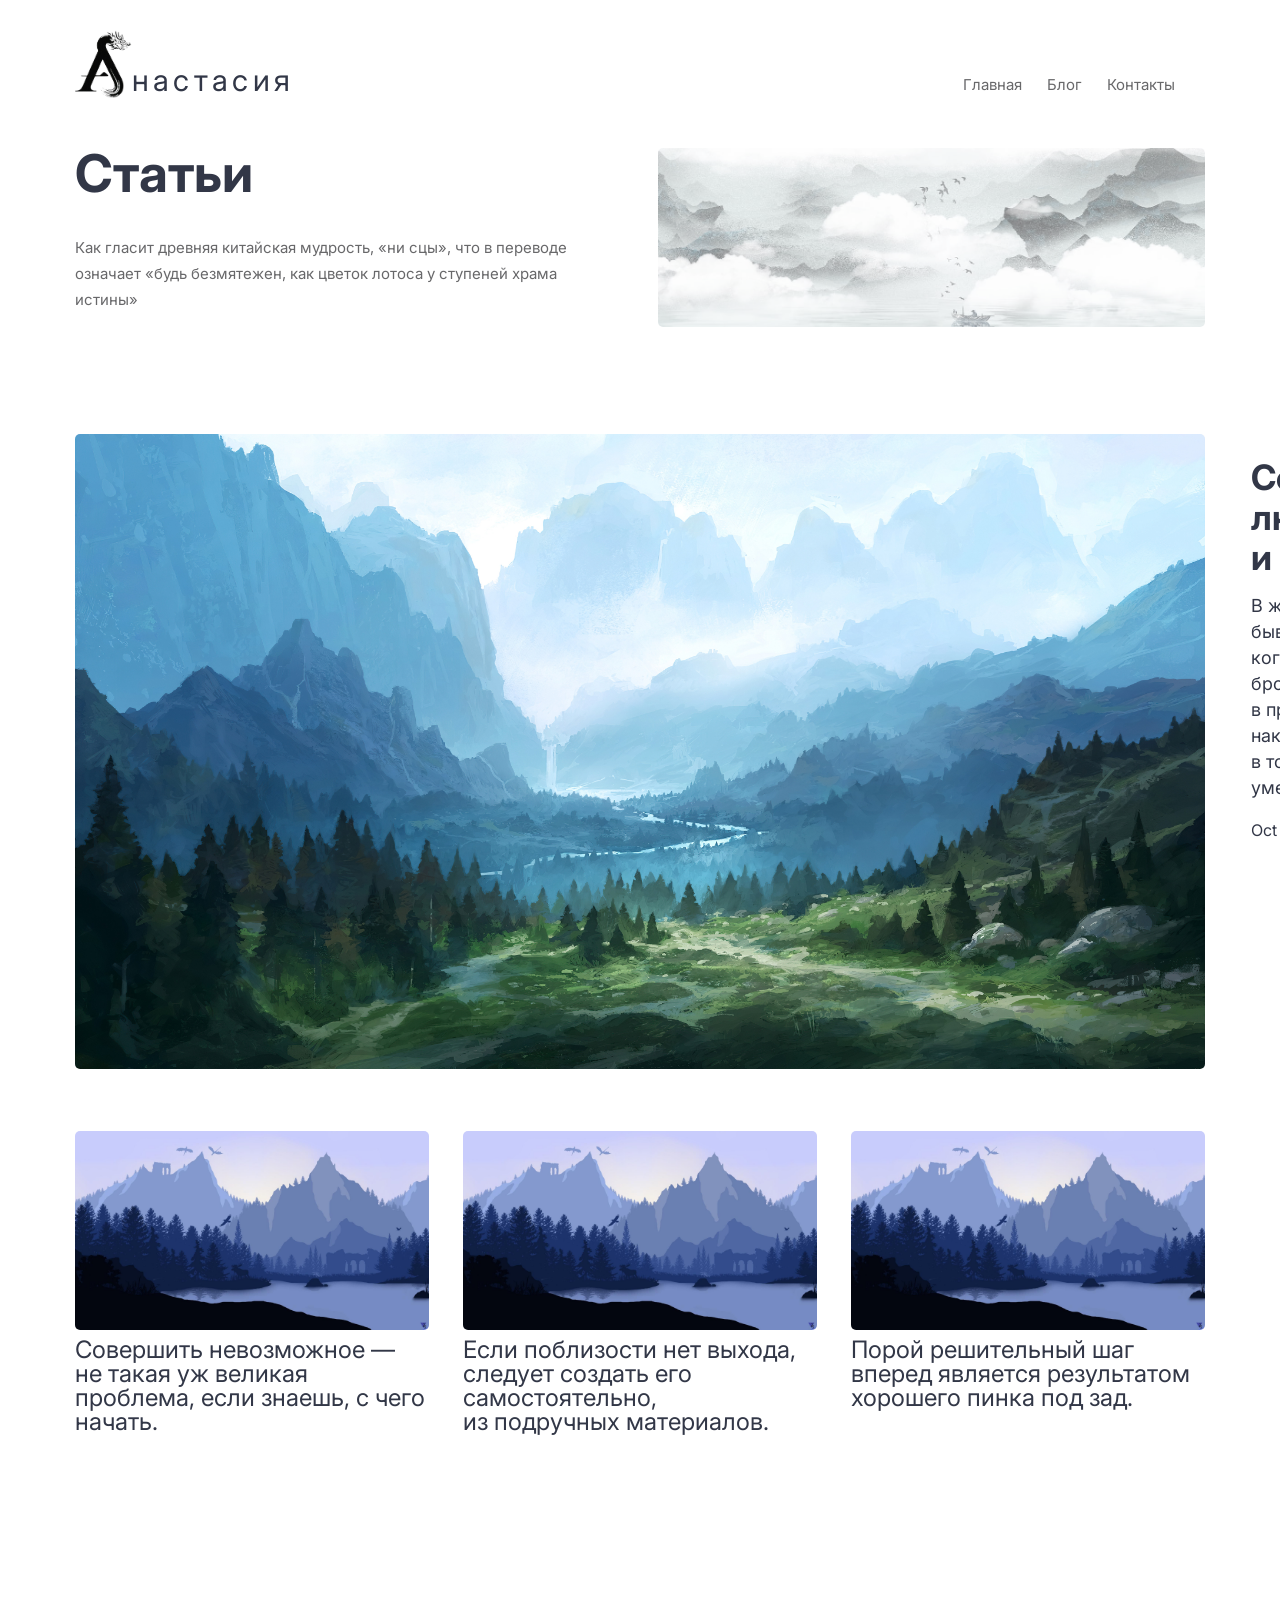
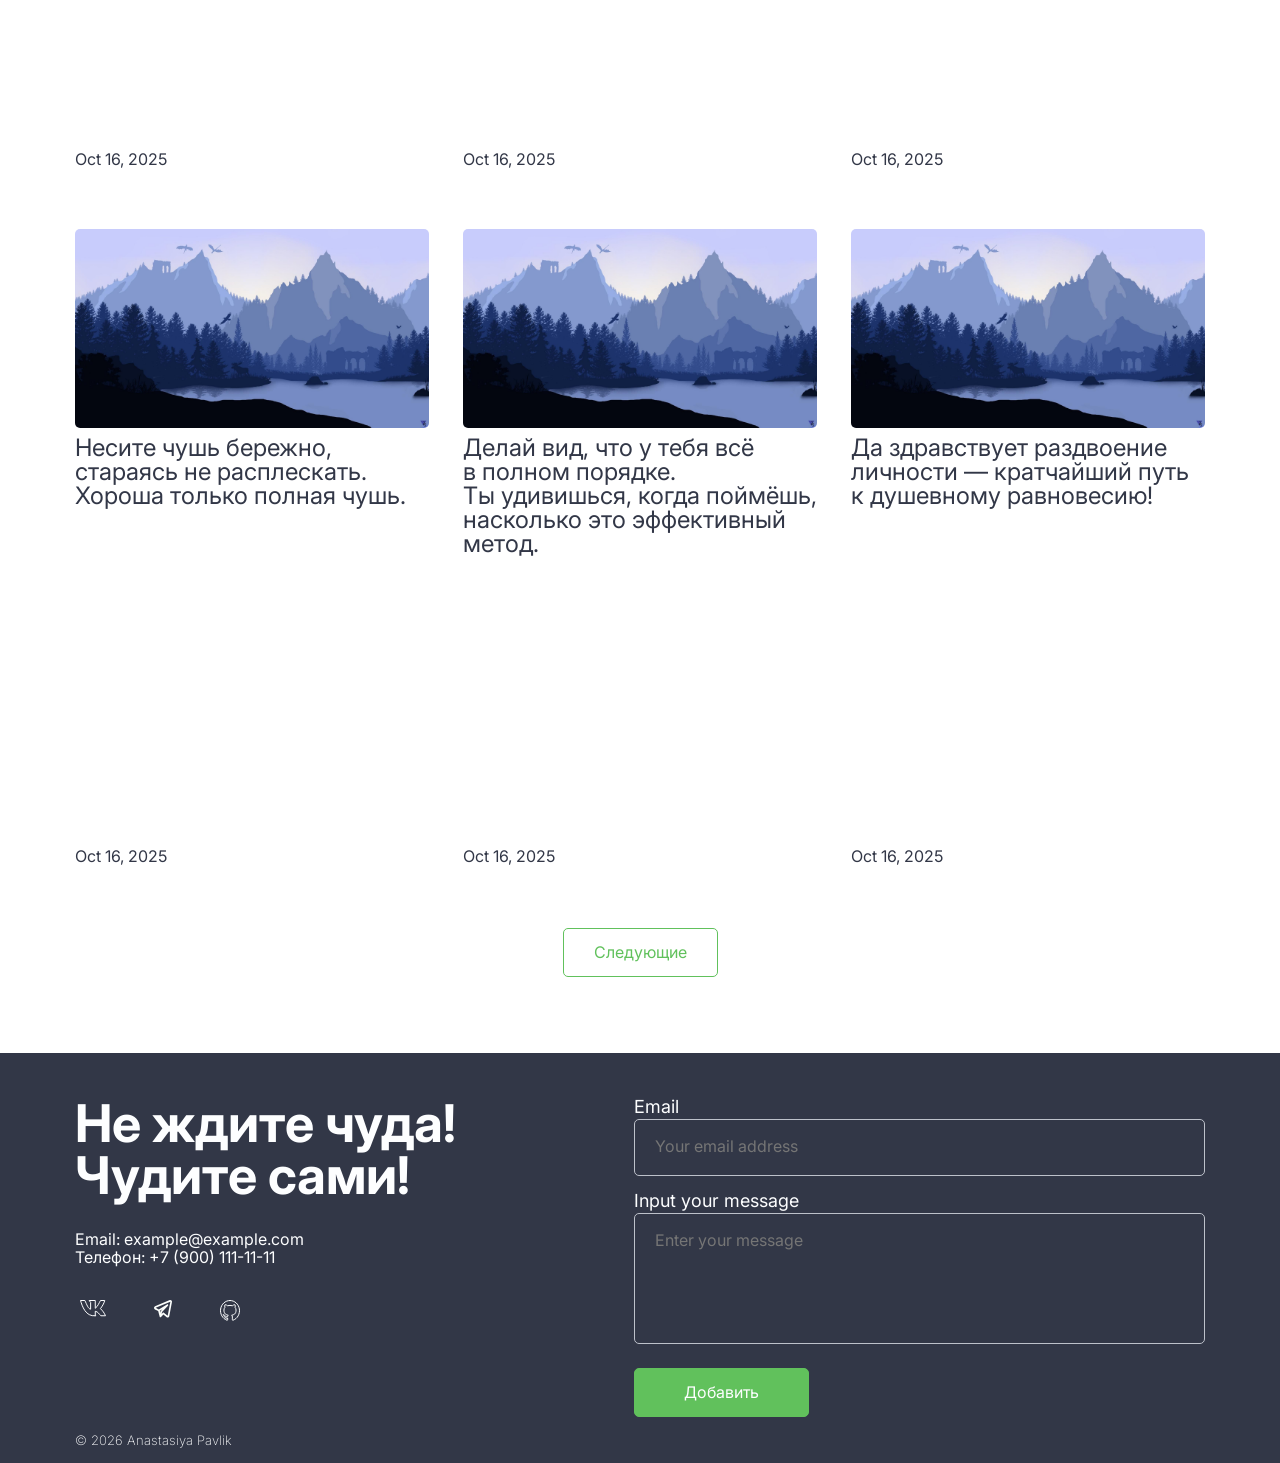
==== commit 98f2bc71: "[lesson_3_4] доделаны сстраницы, разбиты css файлы, описание в README? добавление адапливности в бло" ====
--- a/blog.html
+++ b/blog.html
@@ -11,6 +11,7 @@
   <link rel="stylesheet" href="./css/fonts.css" />
   <link rel="stylesheet" href="./css/style.css" />
   <link rel="stylesheet" href="./css/blog.css">
+  <link rel="stylesheet" href="css/media.css">
 </head>
 
 <body class="page">
--- a/css/blog.css
+++ b/css/blog.css
@@ -24,7 +24,7 @@
 .article-container {
   display: grid;
   grid-template-columns: repeat(3, 1fr);
-  grid-template-rows: repeat(auto-fit 3, 1fr);
+  grid-template-rows: repeat(3, 1fr);
   grid-gap: 62px 34px;
 }
 
--- a/css/media.css
+++ b/css/media.css
@@ -0,0 +1,48 @@
+@media (max-width: 800px) {
+  .header-container {
+    align-items: normal;
+    flex-direction: column;
+    gap: 16px;
+  }
+  .header-nav {
+    align-self: flex-start;
+  }
+  .hero {
+    flex-direction: column-reverse;
+  }
+  .hero-wrap {
+    width: auto;
+  }
+  .hero-right {
+    background-size: contain;
+    min-height: 50px;
+  }
+  .article-container{
+    grid-template-columns: 1fr;
+    grid-template-rows: 1fr;
+  }
+  .article-grid:first-child {
+    grid-column: inherit;
+    flex-direction: column;
+    gap: 8px;
+  }
+  .article-grid:first-child .article-preview {
+    padding: 0;
+  }
+  .article-preview {
+    flex-grow: 0;
+  }
+  .article-grid:not(:first-child) .article-preview-description {
+    display: contents;
+  }
+  .article-grid:first-child .article-img {
+    flex-basis: auto;
+  }
+  .footer-container {
+    gap: 62px;
+    flex-direction: column-reverse;
+  }
+  .contacts {
+    max-width: 100%;
+  }
+}
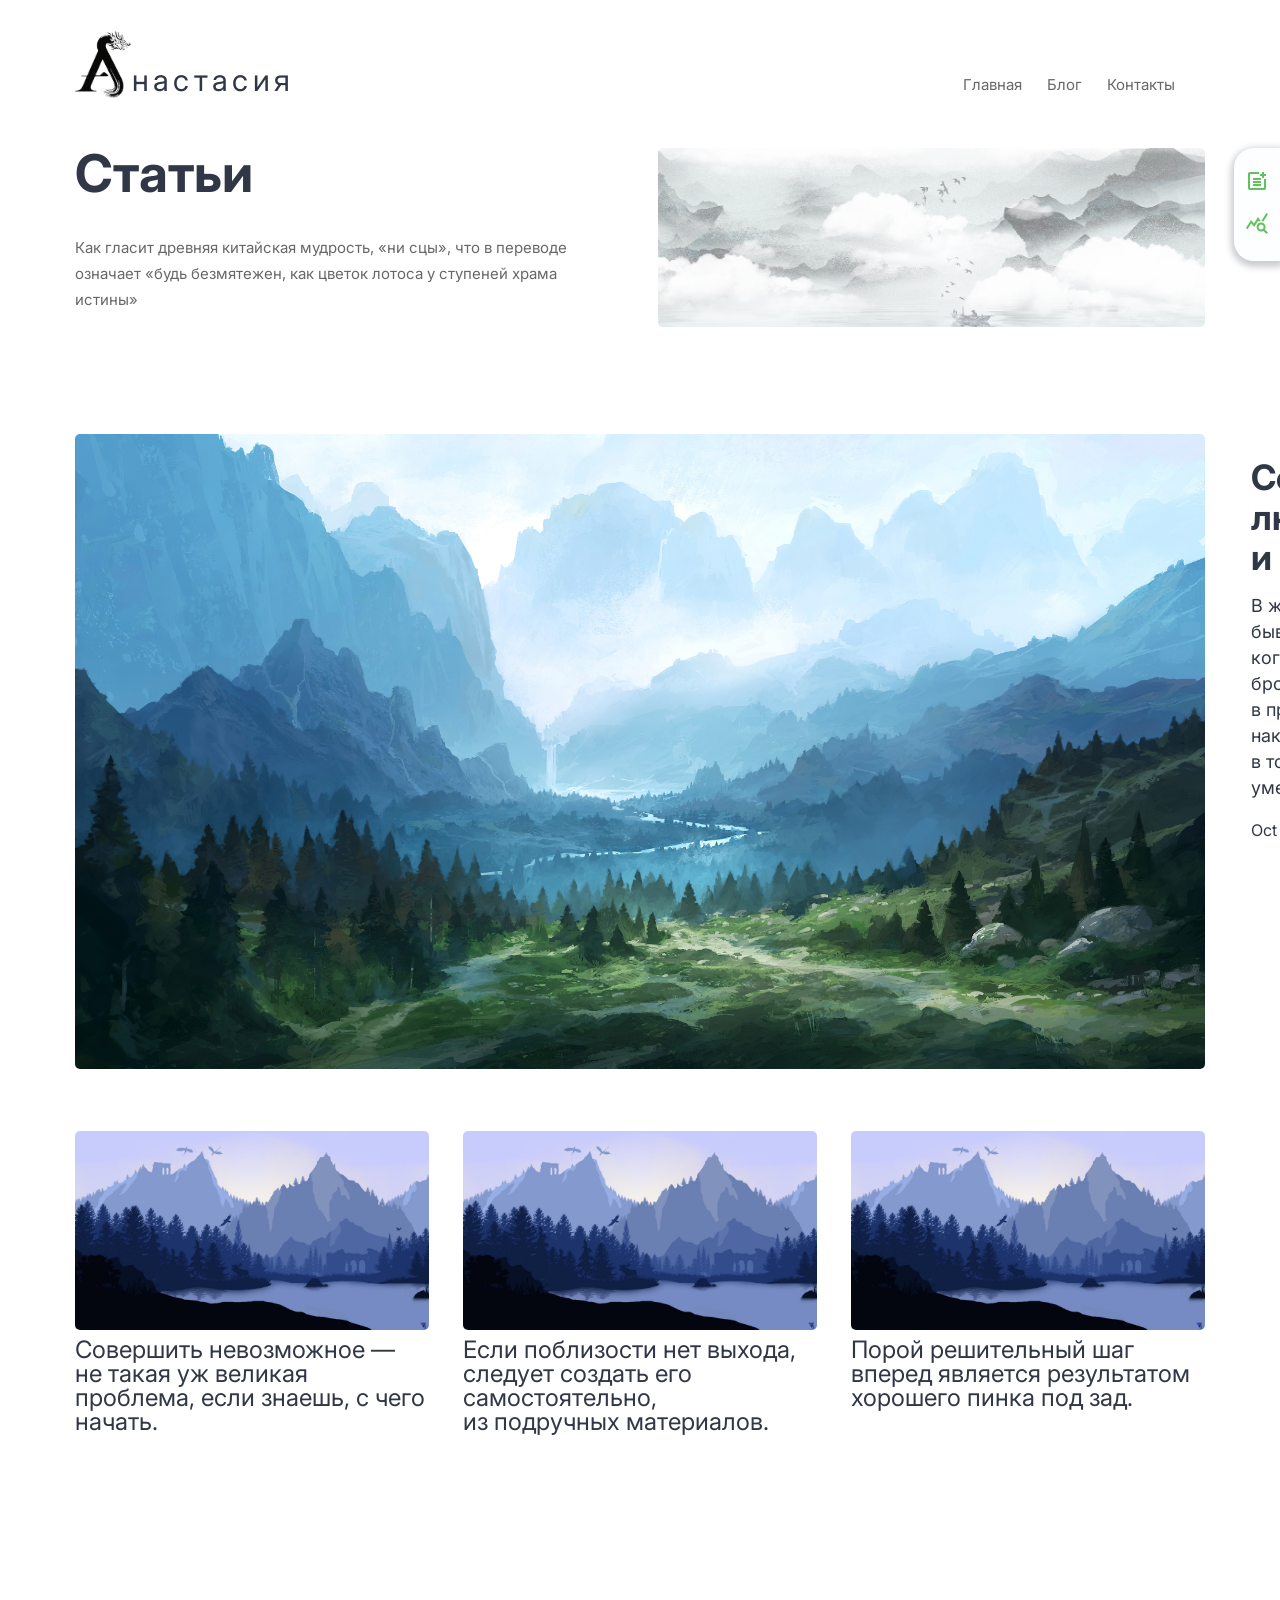
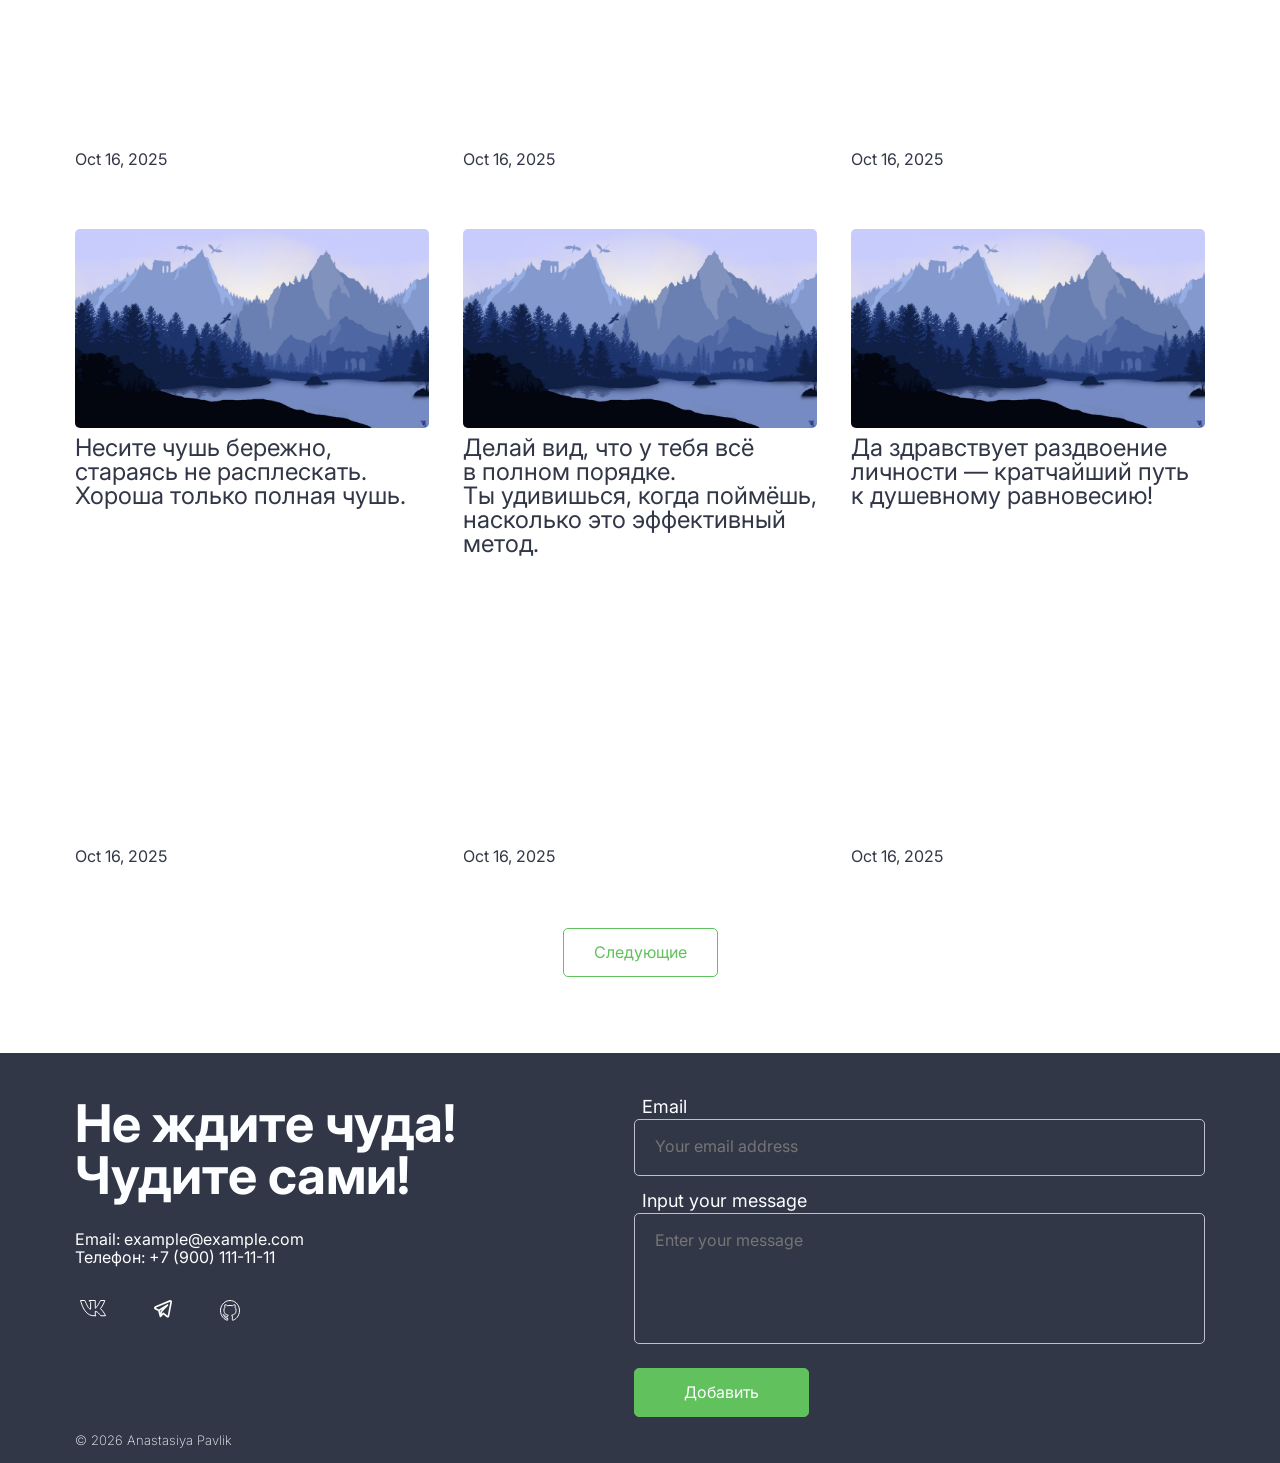
==== commit a059ce59: "[lesson_5] дз-5" ====
--- a/blog.html
+++ b/blog.html
@@ -37,6 +37,23 @@
     </div>
   </header>
 
+  <aside class="aside">
+    <div class="aside-container">
+      <div class="acide-content flex">
+        <button id="toggle-btn" class="btn-reset aside-btn" data-title="Добавить статью">
+          <svg width="18" height="18" viewBox="0 0 18 18" fill="none" xmlns="http://www.w3.org/2000/svg">
+          <path d="M2 18C1.45 18 0.979 17.8043 0.587 17.413C0.195667 17.021 0 16.55 0 16V2C0 1.45 0.195667 0.979 0.587 0.587C0.979 0.195667 1.45 0 2 0H11V2H2V16H16V7H18V16C18 16.55 17.8043 17.021 17.413 17.413C17.021 17.8043 16.55 18 16 18H2ZM5 14V12H13V14H5ZM5 11V9H13V11H5ZM5 8V6H13V8H5ZM14 6V4H12V2H14V0H16V2H18V4H16V6H14Z" fill="#61C15C"/>
+          </svg>
+        </button>
+        <button class="btn-reset aside-btn" data-title="Посмотреть статистику" id="openModal">
+          <svg width="22" height="21" viewBox="0 0 22 21" fill="none" xmlns="http://www.w3.org/2000/svg">
+          <path d="M18.88 16.47C19.32 15.77 19.58 14.96 19.58 14.08C19.58 11.59 17.57 9.58 15.08 9.58C12.59 9.58 10.58 11.59 10.58 14.08C10.58 16.57 12.59 18.58 15.07 18.58C15.95 18.58 16.77 18.32 17.46 17.88L20.58 21L22 19.58L18.88 16.47ZM15.08 16.58C13.7 16.58 12.58 15.46 12.58 14.08C12.58 12.7 13.7 11.58 15.08 11.58C16.46 11.58 17.58 12.7 17.58 14.08C17.58 15.46 16.46 16.58 15.08 16.58ZM14.72 8.08C13.98 8.1 13.27 8.26 12.62 8.53L12.07 7.7L8.27 13.88L5.26 10.36L1.63 16.17L0 15L5 7L8 10.5L12 4L14.72 8.08ZM17.31 8.58C16.67 8.3 15.98 8.13 15.26 8.09L20.38 0L22 1.18L17.31 8.58Z" fill="#61C15C"/>
+          </svg>
+        </button>
+      </div>
+    </div>
+  </aside>
+
   <main>
     <div class="container main-container flex">
       <section class="hero flex">
@@ -49,7 +66,7 @@
       </section>
 
       <section class="articles flex">
-        <div class="article-container">
+        <div class="article-container" id="article-container">
           <article class="article-grid flex">
             <div class="article-preview flex">
               <a href="#" class="article-preview-link">
@@ -120,11 +137,68 @@
             </div>
             <img class="article-img article-img-second" src="./img/article3.jpg" alt="Article image">
           </article>
+
+                    <!-- Шаблон статьи -->
+          <template id="article-template">
+            <article class="article-grid flex">
+              <div class="article-preview flex">
+                <a href="#" class="article-preview-link">
+                  <h3 class="article-title">Новая статья</h3>
+                </a>
+                <p class="article-preview-time"><time datetime="2026-01-01T12:00">Jan 1, 2026</time></p>
+                <p class="article-preview-description">Это описание новой статьи, добавленной через JS.</p>
+              </div>
+              <img class="article-img" src="./img/article3.jpg" alt="Article image">
+            </article>
+          </template>
 
         </div>
         <div class="article-btn">
           <button class="btn-reset button">Следующие</button>
         </div>
+      </section>
+    </div>
+
+    <div class="container hidden-container flex">
+      <section class="main-form">
+        <h2 class="form-title">Добавить статью</h2>
+        <form class="form flex" action="https://jsonplaceholder.typicode.com/posts" method="post">
+          <div class="form-filing flex">
+              <div class="form-wrap">
+                <label for="title" class="label">Заголовок</label>
+                <input id="title" class="form-input" type="text" name="Заголовок" placeholder="Заголовок статьи" required="">
+              </div>
+              <div class="form-wrap">
+                <label for="artic-text" class="label">Текст статьи</label>
+                <textarea id="artic-text" class="form-input textarea" name="Текст статьи" placeholder="Текст статьи" rows="5" required=""></textarea>
+              </div>
+            </div>
+            <div class="main-btn flex">
+              <button id="add-article-button" class="button form-button main-form-btn" type="submit">Добавить</button>
+              <button class="btn-reset button main-form-btn" type="submit">Отмена</button>
+            </div>
+        </form>
+      </section>
+
+      <section class="statistic">
+        <dialog id="modalwindow" class="dialogwindow">
+          <div class="modal flex">
+            <div class="modal-header flex">
+              <h2 class="modal-title" id="dialogTitle">Статистика страницы</h2>
+              <button class="modal-close" type="button" data-close aria-label="Закрыть">✕</button>
+            </div>
+            <div class="modal-body flex">
+              <div class="modal-body-r">
+                <p class="modal-text">Всего статей:</p>
+                <p class="modal-mean">10</p>
+              </div>
+              <div class="modal-body-l">
+                <p class="modal-text">Комментарии:</p>
+                <p class="modal-mean">0</p>
+              </div>
+            </div>
+          </div>
+        </dialog>
       </section>
     </div>
 
@@ -191,12 +265,12 @@
             <div class="form-filing flex">
               <div class="form-wrap">
                 <label for="i-email" class="label">Email</label>
-                <input id="i-email" class="form-input" type="text" name="Email" placeholder="Your email address"
+                <input id="i-email" class="form-input footer-form-color" type="text" name="Email" placeholder="Your email address"
                   required="">
               </div>
               <div class="form-wrap">
                 <label for="i-text" class="label">Input your message</label>
-                <textarea id="i-text" class="form-input textarea" name="message" placeholder="Enter your message"
+                <textarea id="i-text" class="form-input footer-form-color footer-form-textarea-color textarea" name="message" placeholder="Enter your message"
                   rows="5" required=""></textarea>
               </div>
             </div>
@@ -214,6 +288,9 @@
     </div>
 
   </footer>
+
+  <script type="module" src="./JS/index.js"></script>
+
 </body>
 
 </html>
--- a/css/style.css
+++ b/css/style.css
@@ -139,7 +139,6 @@
 .main-container {
   flex-direction: column;
   gap: 107px;
-  margin-bottom: 76px;
 }
 
 /* hero - обо мне */
@@ -185,7 +184,7 @@
   font-weight: 700;
   /* padding: 13px 25px; */
   /* border: 2px solid var(--link-color); */
-  outline: 3px solid var(--link-color);
+  /* outline: 3px solid var(--link-color); */
   background-color: var(--article-back2);
   transition: 0.4s ease-in-out;
 }
@@ -280,19 +279,26 @@
   font-size: 18px;
   line-height: 100%;
   letter-spacing: 0%;
+  text-indent: 8px
 }
 
 .form-input {
   padding: 17px 20px 20px;
+  outline: none;
+  border-radius: var(--border-radius);
+}
+
+.footer-form-color {
   background-color: var(--main-color);
-  outline: none;
   border: 1px solid var(--line-color);
-  border-radius: var(--border-radius);
   color: var(--line-color);
 }
 
 .textarea {
   resize: none;
+}
+
+.footer-form-textarea-color {
   scrollbar-color: var(--main-color) var(--line-color); /* цвет ползунка, цвет фона */
 }
 
@@ -304,5 +310,5 @@
 
 .form-button:hover {
   background-color: var(--link-color);
-  outline: 3px solid var(--light-color);
+  /* outline: 3px solid var(--light-color); */
 }
--- a/css/blog.css
+++ b/css/blog.css
@@ -1,6 +1,63 @@
+/* aside */
+.aside {
+  /* outline: 8px solid aqua; */
+  position: relative;
+}
+
+.aside-container {
+  /* outline: 5px solid green; */
+  position: fixed;
+  right: 0;
+  border-bottom-left-radius: 20px;
+  border-top-left-radius: 20px;
+  box-shadow: 0px 3px 6px 3px rgba(50, 55, 71, 0.25);
+  background-color: var(--light-color);
+}
+
+.acide-content {
+  /* outline: 2px solid blue; */
+  padding: 24px 12px;
+  flex-direction: column;
+  justify-content: space-between;
+  gap: 20px;
+}
+
+.aside-btn {
+  /* outline: 1px solid red; */
+  display: inline-block;
+  position: relative;
+}
+
+.aside-btn::after {
+  content: attr(data-title);
+  position: absolute; /* Абсолютное позиционирование */
+  /* Положение подсказки */
+  right: 2em;
+  top: 1em;
+  z-index: 1; /* Отображаем подсказку поверх других элементов */
+  opacity: 0;
+  background: var(--main-color); /* Полупрозрачный цвет фона */
+  color: var(--light-color); /* Цвет текста */
+  text-align: center; /* Выравнивание текста по центру */
+  white-space: nowrap;
+  font-size: 12px; /* Размер текста подсказки */
+  padding: 6px 5px; /* Поля */
+/* Параметры рамки */
+  /* border: 1px solid var(--light-color); */
+  border-radius: var(--border-radius);
+  box-shadow: 0px 1px 1px 1px var(--light-color);
+}
+
+.aside-btn:hover::after {
+  opacity: 1;
+}
+
 /* main */
+.hidden-container {
+  flex-direction: column;
+  margin-bottom: 76px;
+}
 /* hero */
-
 .hero {
   gap: var(--gap);
 }
@@ -12,6 +69,7 @@
   border-radius: var(--border-radius);
   background-size: cover;
   background-position: center;
+  z-index: -1;
 }
 
 /* article */
@@ -120,4 +178,116 @@
   outline: none;
 }
 
-
+.new-article {
+    overflow: hidden;
+    max-height: 0;
+    opacity: 0;
+    transition: max-height 0.3s ease, opacity 0.3s ease;
+}
+
+.new-article.is-open {
+    opacity: 1;
+}
+
+/* форма добавления статьи */
+.main-form {
+    overflow: hidden;        /* скрываем лишнее */
+    max-height: 0;           /* секция свернута */
+    opacity: 0;
+    transition: max-height 0.3s ease, opacity 0.3s ease;
+}
+.main-form.is-open {
+    opacity: 1;
+}
+
+.main-form.is-open {
+    opacity: 1;
+}
+
+.form-title {
+  margin: 26px 0 46px;
+  font-weight: 700;
+  font-size: 32px;
+  line-height: 100%;
+  letter-spacing: 0%;
+}
+
+.main-form-btn {
+  width: 276px;
+  height: 51px;
+}
+
+.main-btn {
+  gap: 20px;
+  flex-wrap: wrap;
+}
+
+/* всплывающее окно */
+.dialogwindow {
+  border: none;
+  outline: none;
+  padding: 7px;
+}
+
+.modal {
+  padding: 17px 18px;
+  flex-direction: column;
+  gap: 16px;
+  border: 1px solid var(--line-color);
+  border-radius: var(--border-radius);
+}
+
+.modal-header {
+  justify-content: space-between;
+  /* align-items: center; */
+  gap: 16px;
+}
+
+.modal-title {
+  margin: 0;
+  font-weight: 700;
+  font-size: 32px;
+  line-height: 100%;
+  letter-spacing: 0%;
+}
+
+.modal-text {
+  font-weight: 400;
+  font-size: 24px;
+  line-height: 100%;
+  letter-spacing: 0%;
+  padding-bottom: 10px;
+}
+
+.modal-mean {
+  font-weight: 700;
+  font-size: 40px;
+  line-height: 100%;
+  letter-spacing: 0%;
+
+}
+
+.modal-body {
+  gap: 26px;
+}
+
+.modal-body-r, .modal-body-l {
+  padding: 12.5px 16px;
+  border: 1px solid var(--line-color);
+  border-radius: var(--border-radius);
+  box-shadow: 0px 3px 6px 3px rgba(50, 55, 71, 0.25);
+}
+
+.modal-close {
+  max-width: 32px;
+  max-height: 30px;
+  background-color: var(--light-color);
+  border: 1px solid var(--line-color);
+  border-radius: var(--border-radius);
+  transition: all 0.2s linear;
+}
+
+.modal-close:hover {
+  background-color: var(--line-color);
+  transition: all 0.2s linear;
+}
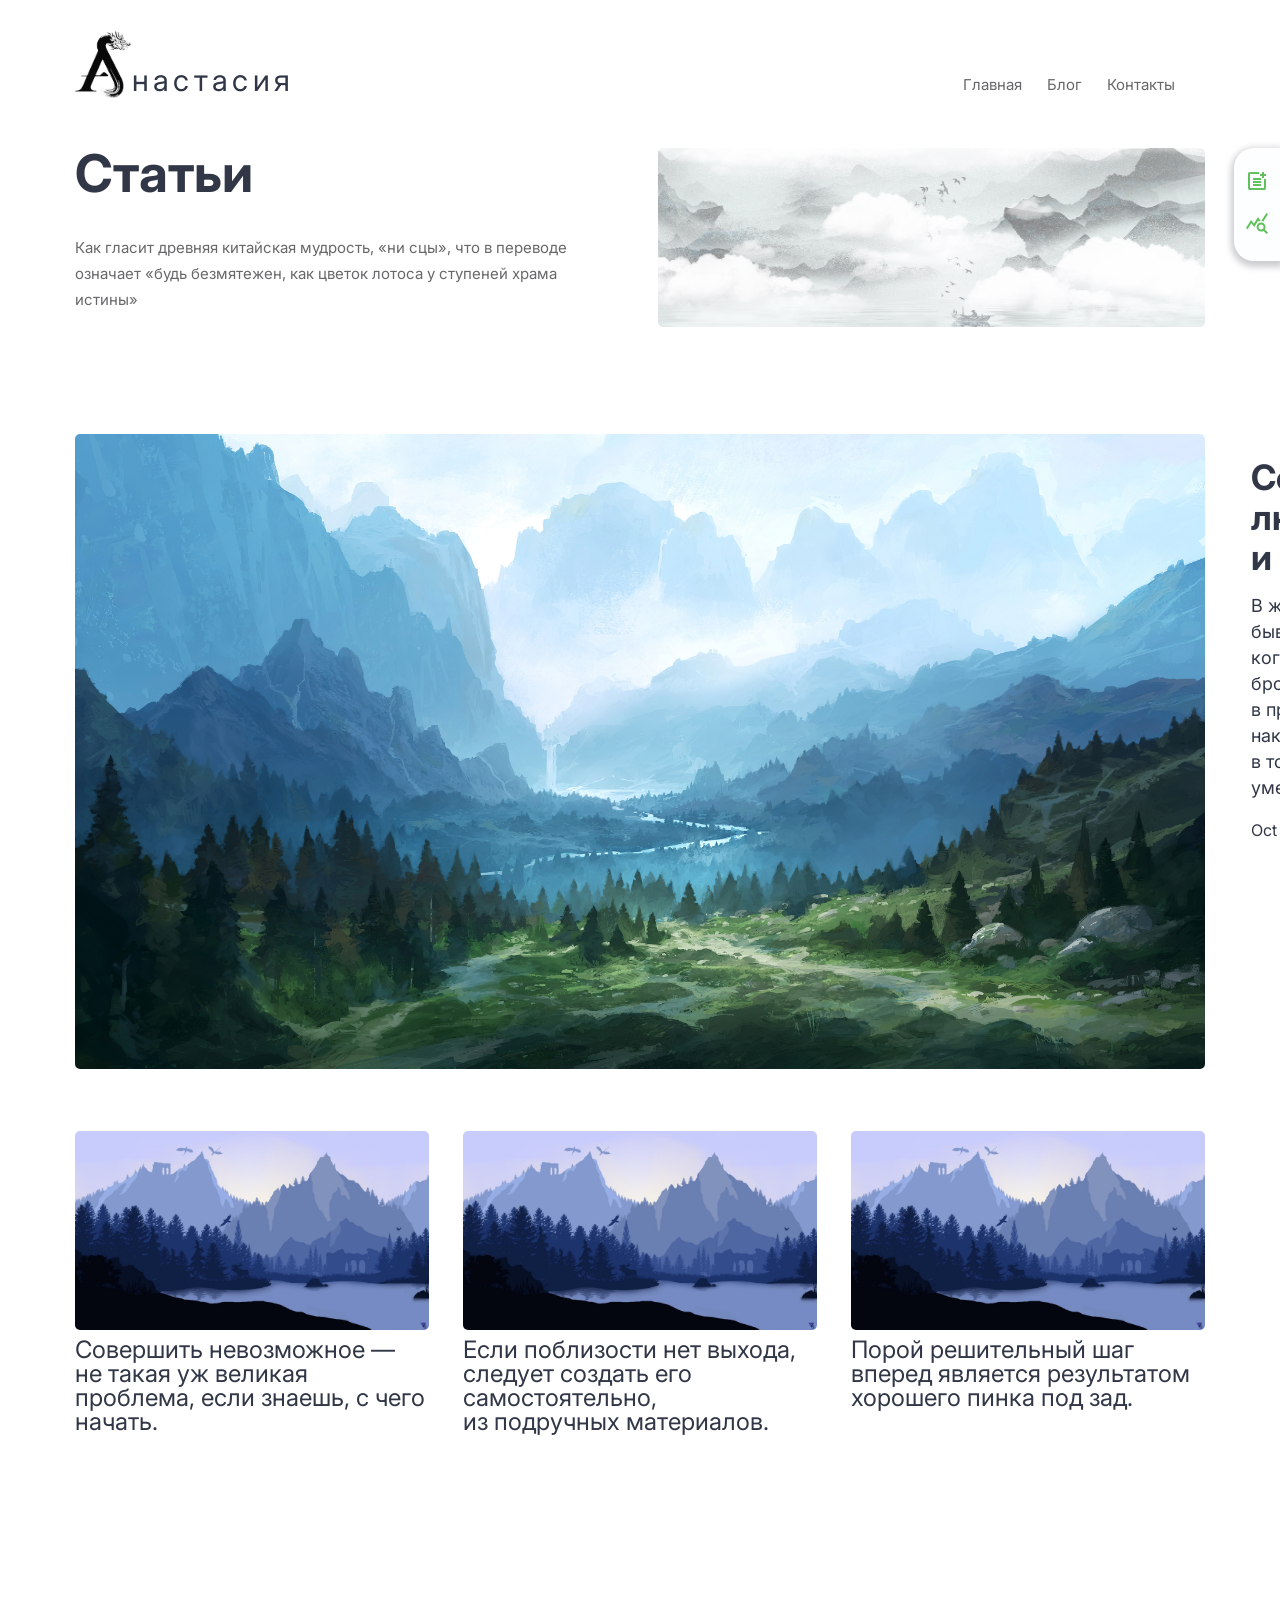
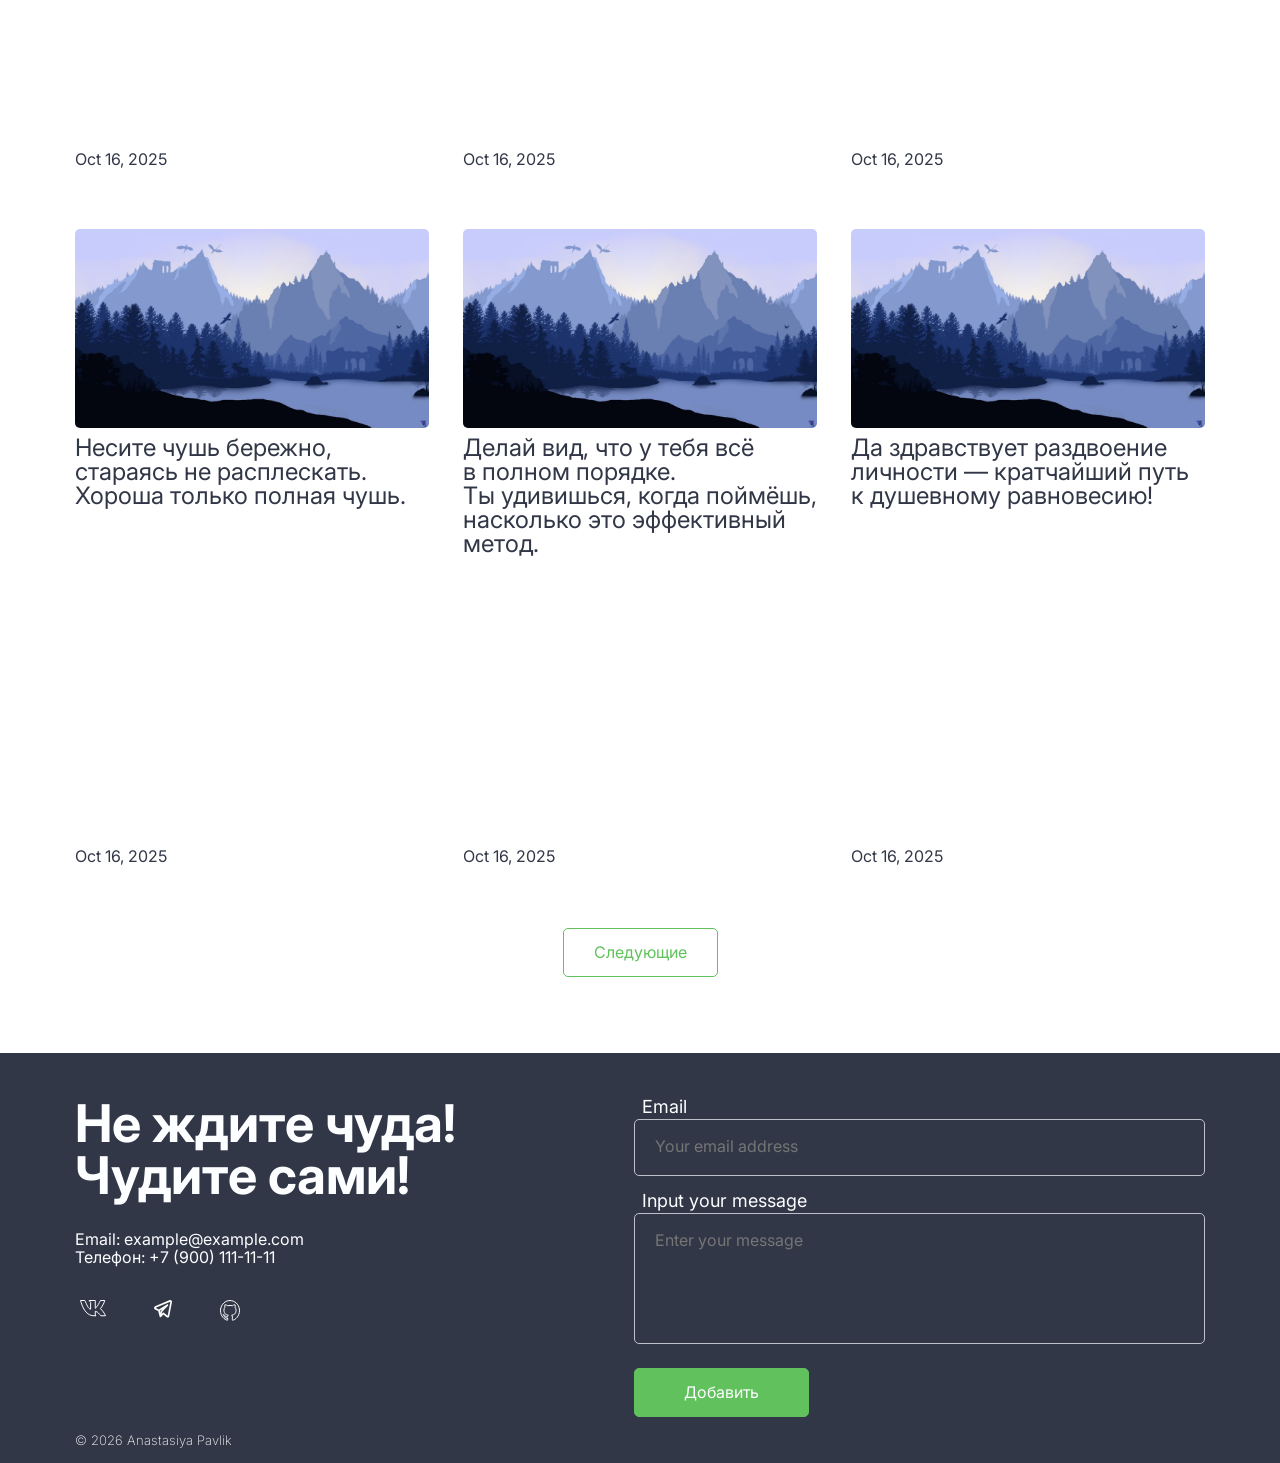
==== commit 6aba09a2: "[lesson_6] дз-6" ====
--- a/blog.html
+++ b/blog.html
@@ -67,7 +67,12 @@
 
       <section class="articles flex">
         <div class="article-container" id="article-container">
-          <article class="article-grid flex">
+          <article id="article" class="article-grid flex">
+            <button class="article-close" type="button" data-close aria-label="Закрыть">
+              <svg width="14" height="18" viewBox="0 0 14 18" fill="none" xmlns="http://www.w3.org/2000/svg">
+              <path d="M11 6V16H3V6H11ZM9.5 0H4.5L3.5 1H0V3H14V1H10.5L9.5 0ZM13 4H1V16C1 17.1 1.9 18 3 18H11C12.1 18 13 17.1 13 16V4Z" fill="#61C15C"/>
+              </svg>
+            </button>
             <div class="article-preview flex">
               <a href="#" class="article-preview-link">
                 <h3 class="article-title">Себя надо любить и&nbsp;хвалить!</h3>
@@ -77,7 +82,12 @@
             </div>
             <img class="article-img article-img-first" src="./img/article-first.jpeg" alt="First article image">
           </article>
-          <article class="article-grid flex">
+          <article id="article" class="article-grid flex">
+            <button class="article-close" type="button" data-close aria-label="Закрыть">
+              <svg width="14" height="18" viewBox="0 0 14 18" fill="none" xmlns="http://www.w3.org/2000/svg">
+              <path d="M11 6V16H3V6H11ZM9.5 0H4.5L3.5 1H0V3H14V1H10.5L9.5 0ZM13 4H1V16C1 17.1 1.9 18 3 18H11C12.1 18 13 17.1 13 16V4Z" fill="#61C15C"/>
+              </svg>
+            </button>
             <div class="article-preview flex">
               <a href="#" class="article-preview-link">
                 <h3 class="article-title">Совершить невозможное&nbsp;&mdash; не&nbsp;такая уж&nbsp;великая проблема, если знаешь, с&nbsp;чего начать.</h3>
@@ -87,7 +97,12 @@
             </div>
             <img class="article-img article-img-second" src="./img/article3.jpg" alt="Article image">
           </article>
-          <article class="article-grid flex">
+          <article id="article" class="article-grid flex">
+            <button class="article-close" type="button" data-close aria-label="Закрыть">
+              <svg width="14" height="18" viewBox="0 0 14 18" fill="none" xmlns="http://www.w3.org/2000/svg">
+              <path d="M11 6V16H3V6H11ZM9.5 0H4.5L3.5 1H0V3H14V1H10.5L9.5 0ZM13 4H1V16C1 17.1 1.9 18 3 18H11C12.1 18 13 17.1 13 16V4Z" fill="#61C15C"/>
+              </svg>
+            </button>
             <div class="article-preview flex">
               <a href="#" class="article-preview-link">
                 <h3 class="article-title">Если поблизости нет выхода, следует создать его самостоятельно, из&nbsp;подручных материалов.</h3>
@@ -97,7 +112,12 @@
             </div>
             <img class="article-img article-img-second" src="./img/article3.jpg" alt="Article image">
           </article>
-          <article class="article-grid flex">
+          <article id="article" class="article-grid flex">
+            <button class="article-close" type="button" data-close aria-label="Закрыть">
+              <svg width="14" height="18" viewBox="0 0 14 18" fill="none" xmlns="http://www.w3.org/2000/svg">
+              <path d="M11 6V16H3V6H11ZM9.5 0H4.5L3.5 1H0V3H14V1H10.5L9.5 0ZM13 4H1V16C1 17.1 1.9 18 3 18H11C12.1 18 13 17.1 13 16V4Z" fill="#61C15C"/>
+              </svg>
+            </button>
             <div class="article-preview flex">
               <a href="#" class="article-preview-link">
                 <h3 class="article-title">Порой решительный шаг вперед является результатом хорошего пинка под зад.</h3>
@@ -107,7 +127,12 @@
             </div>
             <img class="article-img article-img-second" src="./img/article3.jpg" alt="Article image">
           </article>
-          <article class="article-grid flex">
+          <article id="article" class="article-grid flex">
+            <button class="article-close" type="button" data-close aria-label="Закрыть">
+              <svg width="14" height="18" viewBox="0 0 14 18" fill="none" xmlns="http://www.w3.org/2000/svg">
+              <path d="M11 6V16H3V6H11ZM9.5 0H4.5L3.5 1H0V3H14V1H10.5L9.5 0ZM13 4H1V16C1 17.1 1.9 18 3 18H11C12.1 18 13 17.1 13 16V4Z" fill="#61C15C"/>
+              </svg>
+            </button>
             <div class="article-preview flex">
               <a href="#" class="article-preview-link">
                 <h3 class="article-title">Несите чушь бережно, стараясь не&nbsp;расплескать. Хороша только полная чушь.</h3>
@@ -117,7 +142,12 @@
             </div>
             <img class="article-img article-img-second" src="./img/article3.jpg" alt="Article image">
           </article>
-          <article class="article-grid flex">
+          <article id="article" class="article-grid flex">
+            <button class="article-close" type="button" data-close aria-label="Закрыть">
+              <svg width="14" height="18" viewBox="0 0 14 18" fill="none" xmlns="http://www.w3.org/2000/svg">
+              <path d="M11 6V16H3V6H11ZM9.5 0H4.5L3.5 1H0V3H14V1H10.5L9.5 0ZM13 4H1V16C1 17.1 1.9 18 3 18H11C12.1 18 13 17.1 13 16V4Z" fill="#61C15C"/>
+              </svg>
+            </button>
             <div class="article-preview flex">
               <a href="#" class="article-preview-link">
                 <h3 class="article-title">Делай вид, что у&nbsp;тебя всё в&nbsp;полном порядке. Ты&nbsp;удивишься, когда поймёшь, насколько это эффективный метод.</h3>
@@ -127,7 +157,12 @@
             </div>
             <img class="article-img article-img-second" src="./img/article3.jpg" alt="Article image">
           </article>
-          <article class="article-grid flex">
+          <article id="article" class="article-grid flex">
+            <button class="article-close" type="button" data-close aria-label="Закрыть">
+              <svg width="14" height="18" viewBox="0 0 14 18" fill="none" xmlns="http://www.w3.org/2000/svg">
+              <path d="M11 6V16H3V6H11ZM9.5 0H4.5L3.5 1H0V3H14V1H10.5L9.5 0ZM13 4H1V16C1 17.1 1.9 18 3 18H11C12.1 18 13 17.1 13 16V4Z" fill="#61C15C"/>
+              </svg>
+            </button>
             <div class="article-preview flex">
               <a href="#" class="article-preview-link">
                 <h3 class="article-title">Да&nbsp;здравствует раздвоение личности&nbsp;&mdash; кратчайший путь к&nbsp;душевному равновесию!</h3>
@@ -139,18 +174,18 @@
           </article>
 
                     <!-- Шаблон статьи -->
-          <template id="article-template">
+          <!-- <template id="article-template">
             <article class="article-grid flex">
               <div class="article-preview flex">
                 <a href="#" class="article-preview-link">
-                  <h3 class="article-title">Новая статья</h3>
+                  <h3 class="article-title"></h3>
                 </a>
-                <p class="article-preview-time"><time datetime="2026-01-01T12:00">Jan 1, 2026</time></p>
-                <p class="article-preview-description">Это описание новой статьи, добавленной через JS.</p>
+                <p class="article-preview-time"><time ></time></p>
+                <p class="article-preview-description"></p>
               </div>
               <img class="article-img" src="./img/article3.jpg" alt="Article image">
             </article>
-          </template>
+          </template> -->
 
         </div>
         <div class="article-btn">
--- a/css/blog.css
+++ b/css/blog.css
@@ -90,6 +90,28 @@
     justify-content: space-between;
 } */
 
+.article-grid {
+  position: relative;
+}
+
+.article-close {
+  position: absolute;
+  top: 8px;
+  right: 8px;
+  background: transparent;
+  border: none;
+  cursor: pointer;
+  opacity: 0;
+  visibility: hidden;
+  transition: opacity 0.3s ease, visibility 0.3s ease;
+  z-index: 2; /* чтобы кнопка была поверх контента */
+}
+
+.article-grid:hover .article-close {
+  opacity: 1;
+  visibility: visible;
+}
+
 .article-grid:first-child {
   grid-column: 1 / 4;
   background-color: #FAFAFA;
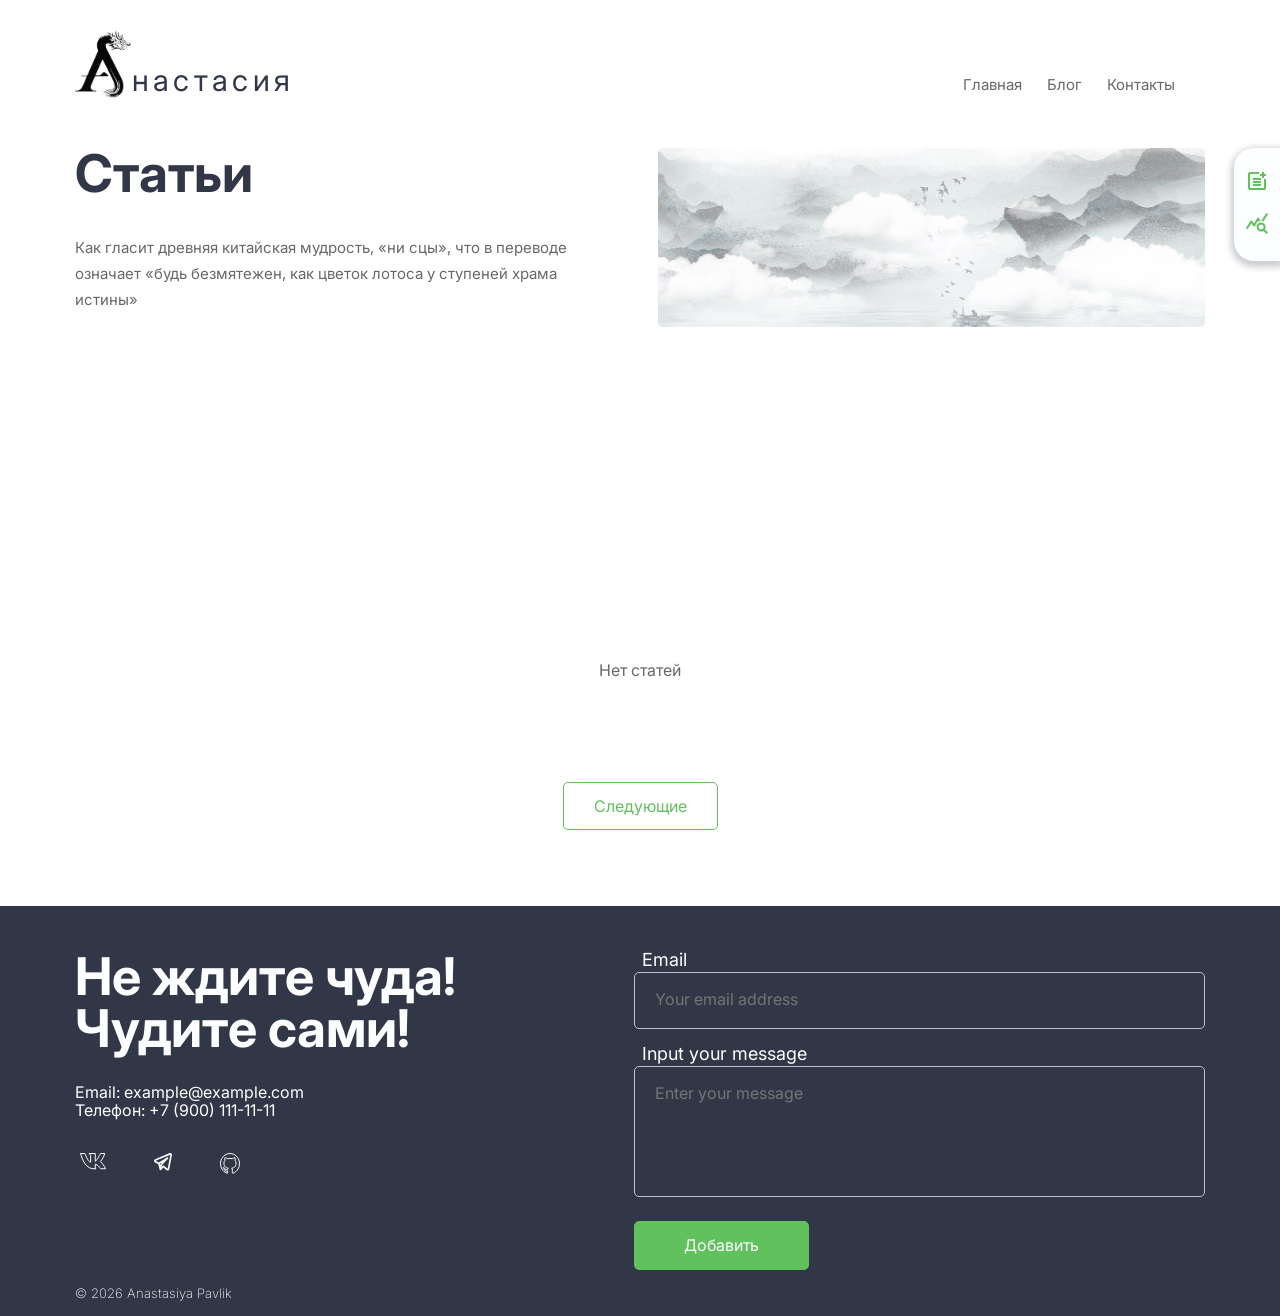
==== commit 4ed5590c: "[lesson_7] задание 7" ====
--- a/blog.html
+++ b/blog.html
@@ -67,7 +67,7 @@
 
       <section class="articles flex">
         <div class="article-container" id="article-container">
-          <article id="article" class="article-grid flex">
+          <!-- <article id="article" class="article-grid flex">
             <button class="article-close" type="button" data-close aria-label="Закрыть">
               <svg width="14" height="18" viewBox="0 0 14 18" fill="none" xmlns="http://www.w3.org/2000/svg">
               <path d="M11 6V16H3V6H11ZM9.5 0H4.5L3.5 1H0V3H14V1H10.5L9.5 0ZM13 4H1V16C1 17.1 1.9 18 3 18H11C12.1 18 13 17.1 13 16V4Z" fill="#61C15C"/>
@@ -81,8 +81,8 @@
               <p class="article-preview-description">В&nbsp;жизни каждого бывают моменты, когда следует броситься в&nbsp;пропасть, чтобы наконец убедиться в&nbsp;том, что всегда умел летать.</p>
             </div>
             <img class="article-img article-img-first" src="./img/article-first.jpeg" alt="First article image">
-          </article>
-          <article id="article" class="article-grid flex">
+          </article> -->
+          <!-- <article id="article" class="article-grid flex">
             <button class="article-close" type="button" data-close aria-label="Закрыть">
               <svg width="14" height="18" viewBox="0 0 14 18" fill="none" xmlns="http://www.w3.org/2000/svg">
               <path d="M11 6V16H3V6H11ZM9.5 0H4.5L3.5 1H0V3H14V1H10.5L9.5 0ZM13 4H1V16C1 17.1 1.9 18 3 18H11C12.1 18 13 17.1 13 16V4Z" fill="#61C15C"/>
@@ -96,8 +96,8 @@
               <p class="article-preview-description">В&nbsp;жизни каждого бывают моменты, когда следует броситься в&nbsp;пропасть, чтобы наконец убедиться в&nbsp;том, что всегда умел летать.</p>
             </div>
             <img class="article-img article-img-second" src="./img/article3.jpg" alt="Article image">
-          </article>
-          <article id="article" class="article-grid flex">
+          </article> -->
+          <!-- <article id="article" class="article-grid flex">
             <button class="article-close" type="button" data-close aria-label="Закрыть">
               <svg width="14" height="18" viewBox="0 0 14 18" fill="none" xmlns="http://www.w3.org/2000/svg">
               <path d="M11 6V16H3V6H11ZM9.5 0H4.5L3.5 1H0V3H14V1H10.5L9.5 0ZM13 4H1V16C1 17.1 1.9 18 3 18H11C12.1 18 13 17.1 13 16V4Z" fill="#61C15C"/>
@@ -111,8 +111,8 @@
               <p class="article-preview-description">В&nbsp;жизни каждого бывают моменты, когда следует броситься в&nbsp;пропасть, чтобы наконец убедиться в&nbsp;том, что всегда умел летать.</p>
             </div>
             <img class="article-img article-img-second" src="./img/article3.jpg" alt="Article image">
-          </article>
-          <article id="article" class="article-grid flex">
+          </article> -->
+          <!-- <article id="article" class="article-grid flex">
             <button class="article-close" type="button" data-close aria-label="Закрыть">
               <svg width="14" height="18" viewBox="0 0 14 18" fill="none" xmlns="http://www.w3.org/2000/svg">
               <path d="M11 6V16H3V6H11ZM9.5 0H4.5L3.5 1H0V3H14V1H10.5L9.5 0ZM13 4H1V16C1 17.1 1.9 18 3 18H11C12.1 18 13 17.1 13 16V4Z" fill="#61C15C"/>
@@ -126,8 +126,8 @@
               <p class="article-preview-description">В&nbsp;жизни каждого бывают моменты, когда следует броситься в&nbsp;пропасть, чтобы наконец убедиться в&nbsp;том, что всегда умел летать.</p>
             </div>
             <img class="article-img article-img-second" src="./img/article3.jpg" alt="Article image">
-          </article>
-          <article id="article" class="article-grid flex">
+          </article> -->
+          <!-- <article id="article" class="article-grid flex">
             <button class="article-close" type="button" data-close aria-label="Закрыть">
               <svg width="14" height="18" viewBox="0 0 14 18" fill="none" xmlns="http://www.w3.org/2000/svg">
               <path d="M11 6V16H3V6H11ZM9.5 0H4.5L3.5 1H0V3H14V1H10.5L9.5 0ZM13 4H1V16C1 17.1 1.9 18 3 18H11C12.1 18 13 17.1 13 16V4Z" fill="#61C15C"/>
@@ -141,8 +141,8 @@
               <p class="article-preview-description">В&nbsp;жизни каждого бывают моменты, когда следует броситься в&nbsp;пропасть, чтобы наконец убедиться в&nbsp;том, что всегда умел летать.</p>
             </div>
             <img class="article-img article-img-second" src="./img/article3.jpg" alt="Article image">
-          </article>
-          <article id="article" class="article-grid flex">
+          </article> -->
+          <!-- <article id="article" class="article-grid flex">
             <button class="article-close" type="button" data-close aria-label="Закрыть">
               <svg width="14" height="18" viewBox="0 0 14 18" fill="none" xmlns="http://www.w3.org/2000/svg">
               <path d="M11 6V16H3V6H11ZM9.5 0H4.5L3.5 1H0V3H14V1H10.5L9.5 0ZM13 4H1V16C1 17.1 1.9 18 3 18H11C12.1 18 13 17.1 13 16V4Z" fill="#61C15C"/>
@@ -156,8 +156,8 @@
               <p class="article-preview-description">В&nbsp;жизни каждого бывают моменты, когда следует броситься в&nbsp;пропасть, чтобы наконец убедиться в&nbsp;том, что всегда умел летать.</p>
             </div>
             <img class="article-img article-img-second" src="./img/article3.jpg" alt="Article image">
-          </article>
-          <article id="article" class="article-grid flex">
+          </article> -->
+          <!-- <article id="article" class="article-grid flex">
             <button class="article-close" type="button" data-close aria-label="Закрыть">
               <svg width="14" height="18" viewBox="0 0 14 18" fill="none" xmlns="http://www.w3.org/2000/svg">
               <path d="M11 6V16H3V6H11ZM9.5 0H4.5L3.5 1H0V3H14V1H10.5L9.5 0ZM13 4H1V16C1 17.1 1.9 18 3 18H11C12.1 18 13 17.1 13 16V4Z" fill="#61C15C"/>
@@ -171,7 +171,7 @@
               <p class="article-preview-description">В&nbsp;жизни каждого бывают моменты, когда следует броситься в&nbsp;пропасть, чтобы наконец убедиться в&nbsp;том, что всегда умел летать.</p>
             </div>
             <img class="article-img article-img-second" src="./img/article3.jpg" alt="Article image">
-          </article>
+          </article> -->
 
                     <!-- Шаблон статьи -->
           <!-- <template id="article-template">
@@ -188,6 +188,7 @@
           </template> -->
 
         </div>
+        <p id="empty-message" class="empty-message">Нет статей</p>
         <div class="article-btn">
           <button class="btn-reset button">Следующие</button>
         </div>
--- a/css/style.css
+++ b/css/style.css
@@ -168,6 +168,24 @@
 
 /* articles */
 
+.article {
+  overflow: hidden;
+  height: 0;
+  opacity: 0;
+  transform: translateY(10px);
+  transition: height 0.3s ease, opacity 0.3s ease, transform 0.3s ease;
+}
+
+.article.is-visible {
+  opacity: 1;
+  transform: translateY(0);
+}
+
+.article.is-removing {
+  opacity: 0;
+  transform: translateY(10px);
+}
+
 .button {
   display: inline-block;
   padding: 14px 30px;
--- a/css/blog.css
+++ b/css/blog.css
@@ -73,6 +73,22 @@
 }
 
 /* article */
+
+.empty-message {
+  text-align: center;
+  font-weight: 400;
+  font-size: 16px;
+  line-height: 100%;
+  letter-spacing: 0%;
+  opacity: 1;
+  margin: 40px 0;
+  color: var(--text-color);
+}
+
+.empty-message.hidden {
+  display: none;
+}
+
 .articles {
   flex-direction: column;
   align-items: center;
@@ -201,10 +217,10 @@
 }
 
 .new-article {
-    overflow: hidden;
-    max-height: 0;
-    opacity: 0;
-    transition: max-height 0.3s ease, opacity 0.3s ease;
+  overflow: hidden;
+  max-height: 0;
+  opacity: 0;
+  transition: max-height 0.3s ease, opacity 0.3s ease;
 }
 
 .new-article.is-open {
@@ -213,17 +229,16 @@
 
 /* форма добавления статьи */
 .main-form {
-    overflow: hidden;        /* скрываем лишнее */
-    max-height: 0;           /* секция свернута */
-    opacity: 0;
-    transition: max-height 0.3s ease, opacity 0.3s ease;
-}
+  overflow: hidden;        /* скрываем лишнее */
+  height: 0;
+  opacity: 0;
+  transform: translateY(-10px);
+  transition: height 0.3s ease, opacity 0.3s ease, transform 0.3s ease;
+}
+
 .main-form.is-open {
-    opacity: 1;
-}
-
-.main-form.is-open {
-    opacity: 1;
+  opacity: 1;
+  transform: translateY(0);
 }
 
 .form-title {
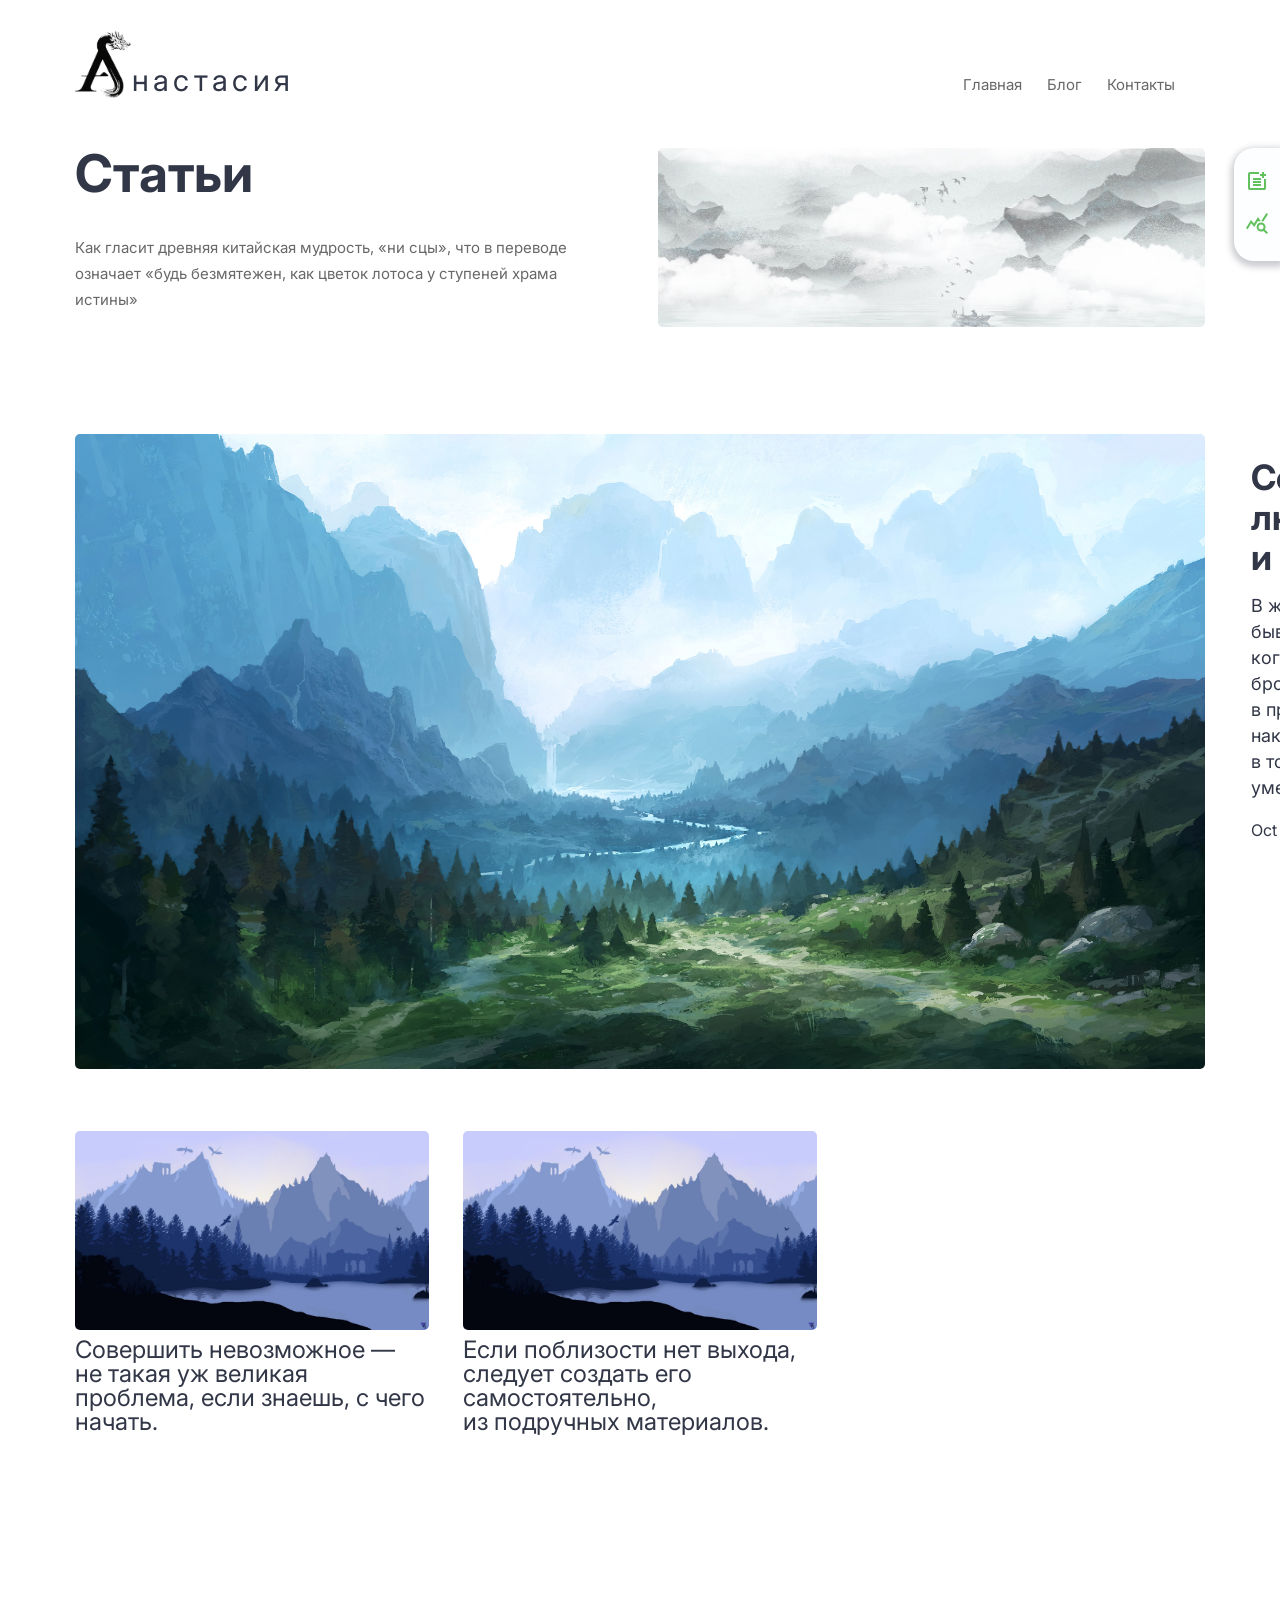
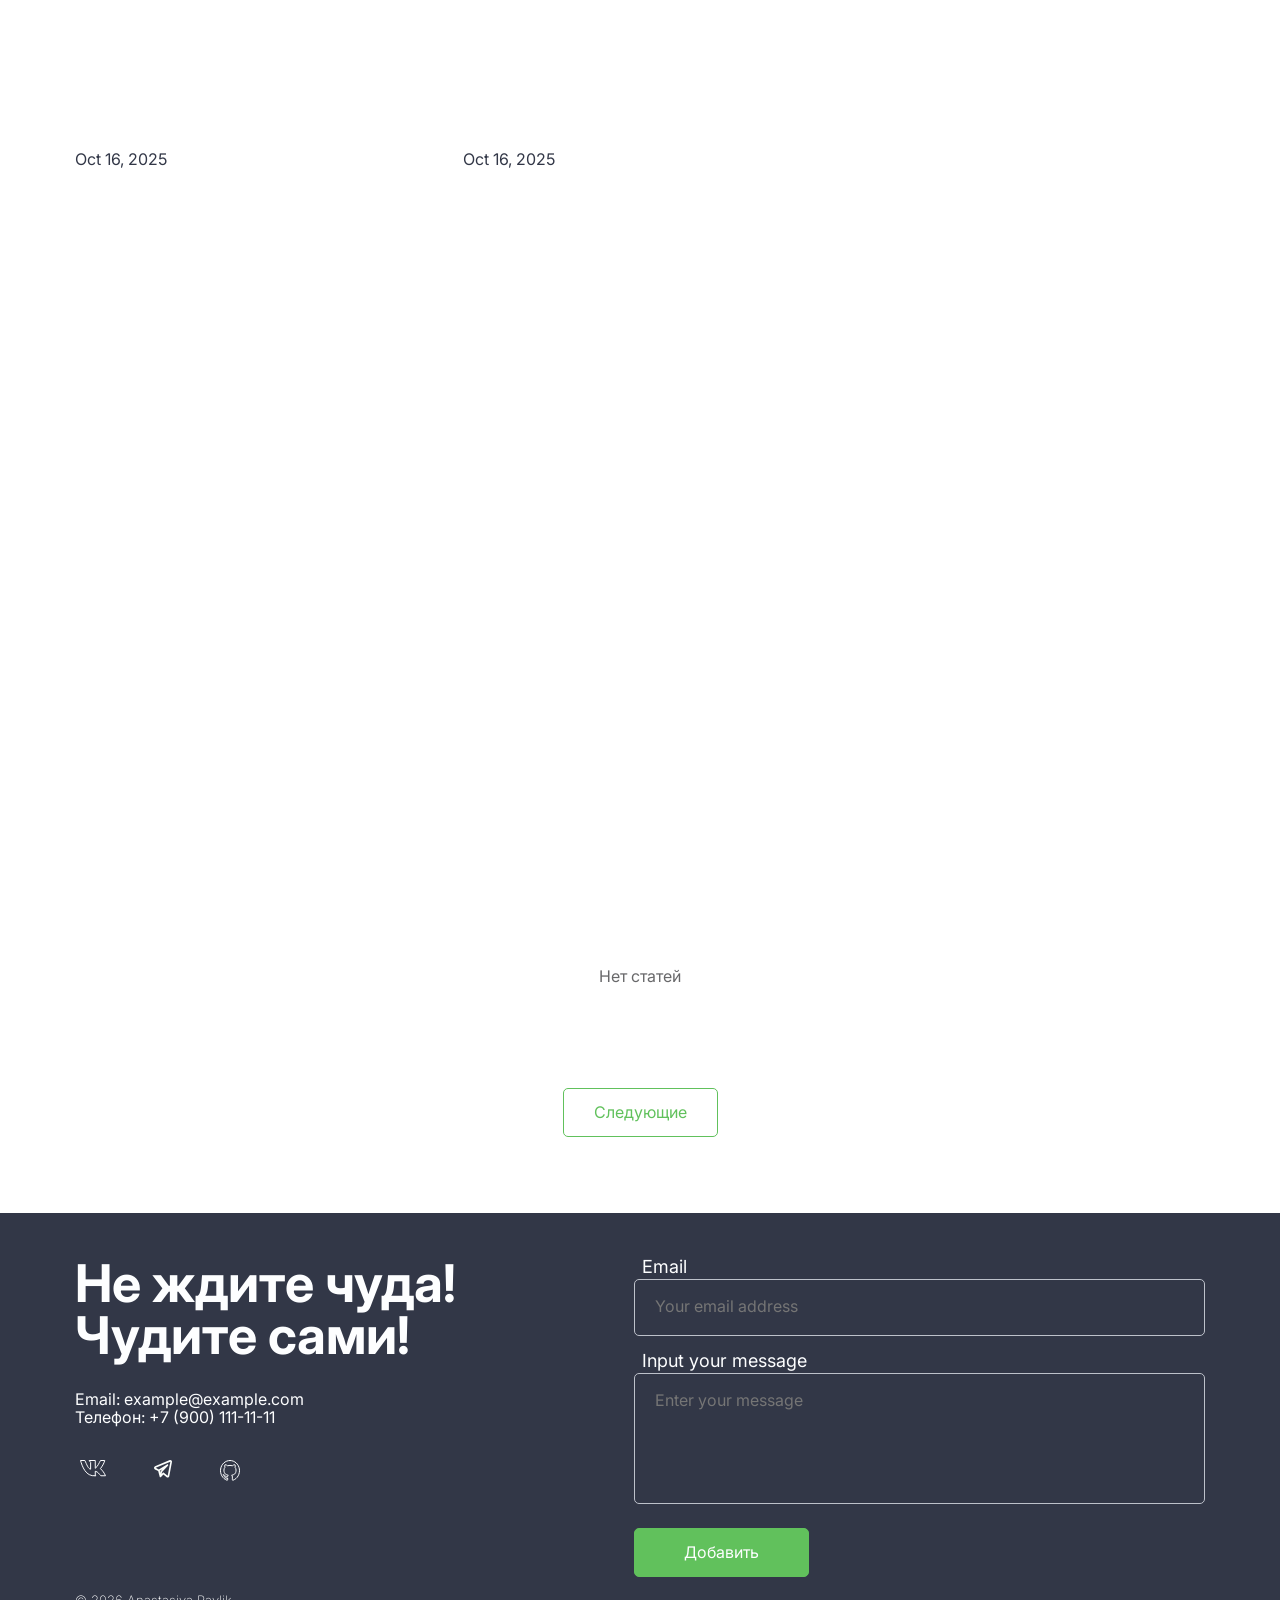
==== commit af785b96: "Update blog.html" ====
--- a/blog.html
+++ b/blog.html
@@ -67,7 +67,7 @@
 
       <section class="articles flex">
         <div class="article-container" id="article-container">
-          <!-- <article id="article" class="article-grid flex">
+          <article id="article" class="article-grid flex">
             <button class="article-close" type="button" data-close aria-label="Закрыть">
               <svg width="14" height="18" viewBox="0 0 14 18" fill="none" xmlns="http://www.w3.org/2000/svg">
               <path d="M11 6V16H3V6H11ZM9.5 0H4.5L3.5 1H0V3H14V1H10.5L9.5 0ZM13 4H1V16C1 17.1 1.9 18 3 18H11C12.1 18 13 17.1 13 16V4Z" fill="#61C15C"/>
@@ -81,8 +81,8 @@
               <p class="article-preview-description">В&nbsp;жизни каждого бывают моменты, когда следует броситься в&nbsp;пропасть, чтобы наконец убедиться в&nbsp;том, что всегда умел летать.</p>
             </div>
             <img class="article-img article-img-first" src="./img/article-first.jpeg" alt="First article image">
-          </article> -->
-          <!-- <article id="article" class="article-grid flex">
+          </article>
+          <article id="article" class="article-grid flex">
             <button class="article-close" type="button" data-close aria-label="Закрыть">
               <svg width="14" height="18" viewBox="0 0 14 18" fill="none" xmlns="http://www.w3.org/2000/svg">
               <path d="M11 6V16H3V6H11ZM9.5 0H4.5L3.5 1H0V3H14V1H10.5L9.5 0ZM13 4H1V16C1 17.1 1.9 18 3 18H11C12.1 18 13 17.1 13 16V4Z" fill="#61C15C"/>
@@ -96,8 +96,8 @@
               <p class="article-preview-description">В&nbsp;жизни каждого бывают моменты, когда следует броситься в&nbsp;пропасть, чтобы наконец убедиться в&nbsp;том, что всегда умел летать.</p>
             </div>
             <img class="article-img article-img-second" src="./img/article3.jpg" alt="Article image">
-          </article> -->
-          <!-- <article id="article" class="article-grid flex">
+          </article>
+          <article id="article" class="article-grid flex">
             <button class="article-close" type="button" data-close aria-label="Закрыть">
               <svg width="14" height="18" viewBox="0 0 14 18" fill="none" xmlns="http://www.w3.org/2000/svg">
               <path d="M11 6V16H3V6H11ZM9.5 0H4.5L3.5 1H0V3H14V1H10.5L9.5 0ZM13 4H1V16C1 17.1 1.9 18 3 18H11C12.1 18 13 17.1 13 16V4Z" fill="#61C15C"/>
@@ -111,7 +111,7 @@
               <p class="article-preview-description">В&nbsp;жизни каждого бывают моменты, когда следует броситься в&nbsp;пропасть, чтобы наконец убедиться в&nbsp;том, что всегда умел летать.</p>
             </div>
             <img class="article-img article-img-second" src="./img/article3.jpg" alt="Article image">
-          </article> -->
+          </article>
           <!-- <article id="article" class="article-grid flex">
             <button class="article-close" type="button" data-close aria-label="Закрыть">
               <svg width="14" height="18" viewBox="0 0 14 18" fill="none" xmlns="http://www.w3.org/2000/svg">
@@ -329,4 +329,4 @@
 
 </body>
 
-</html>+</html>
